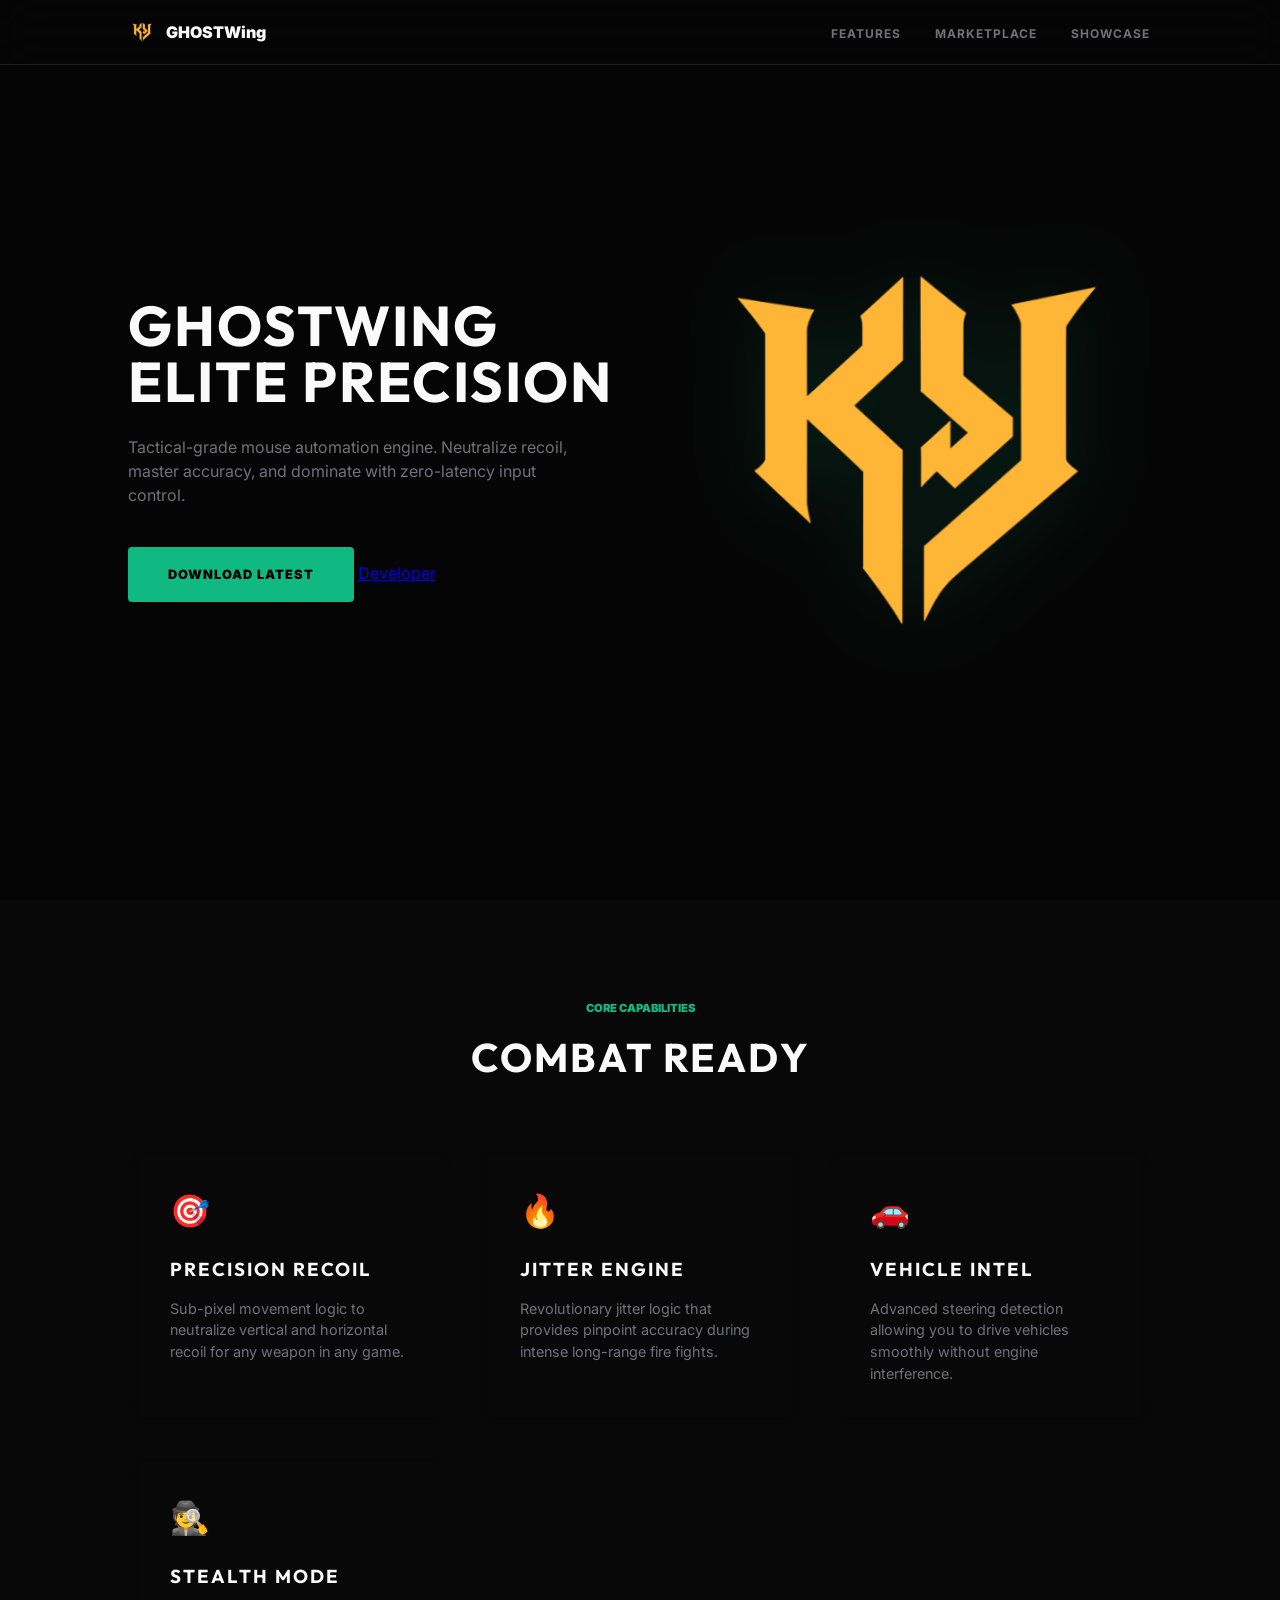
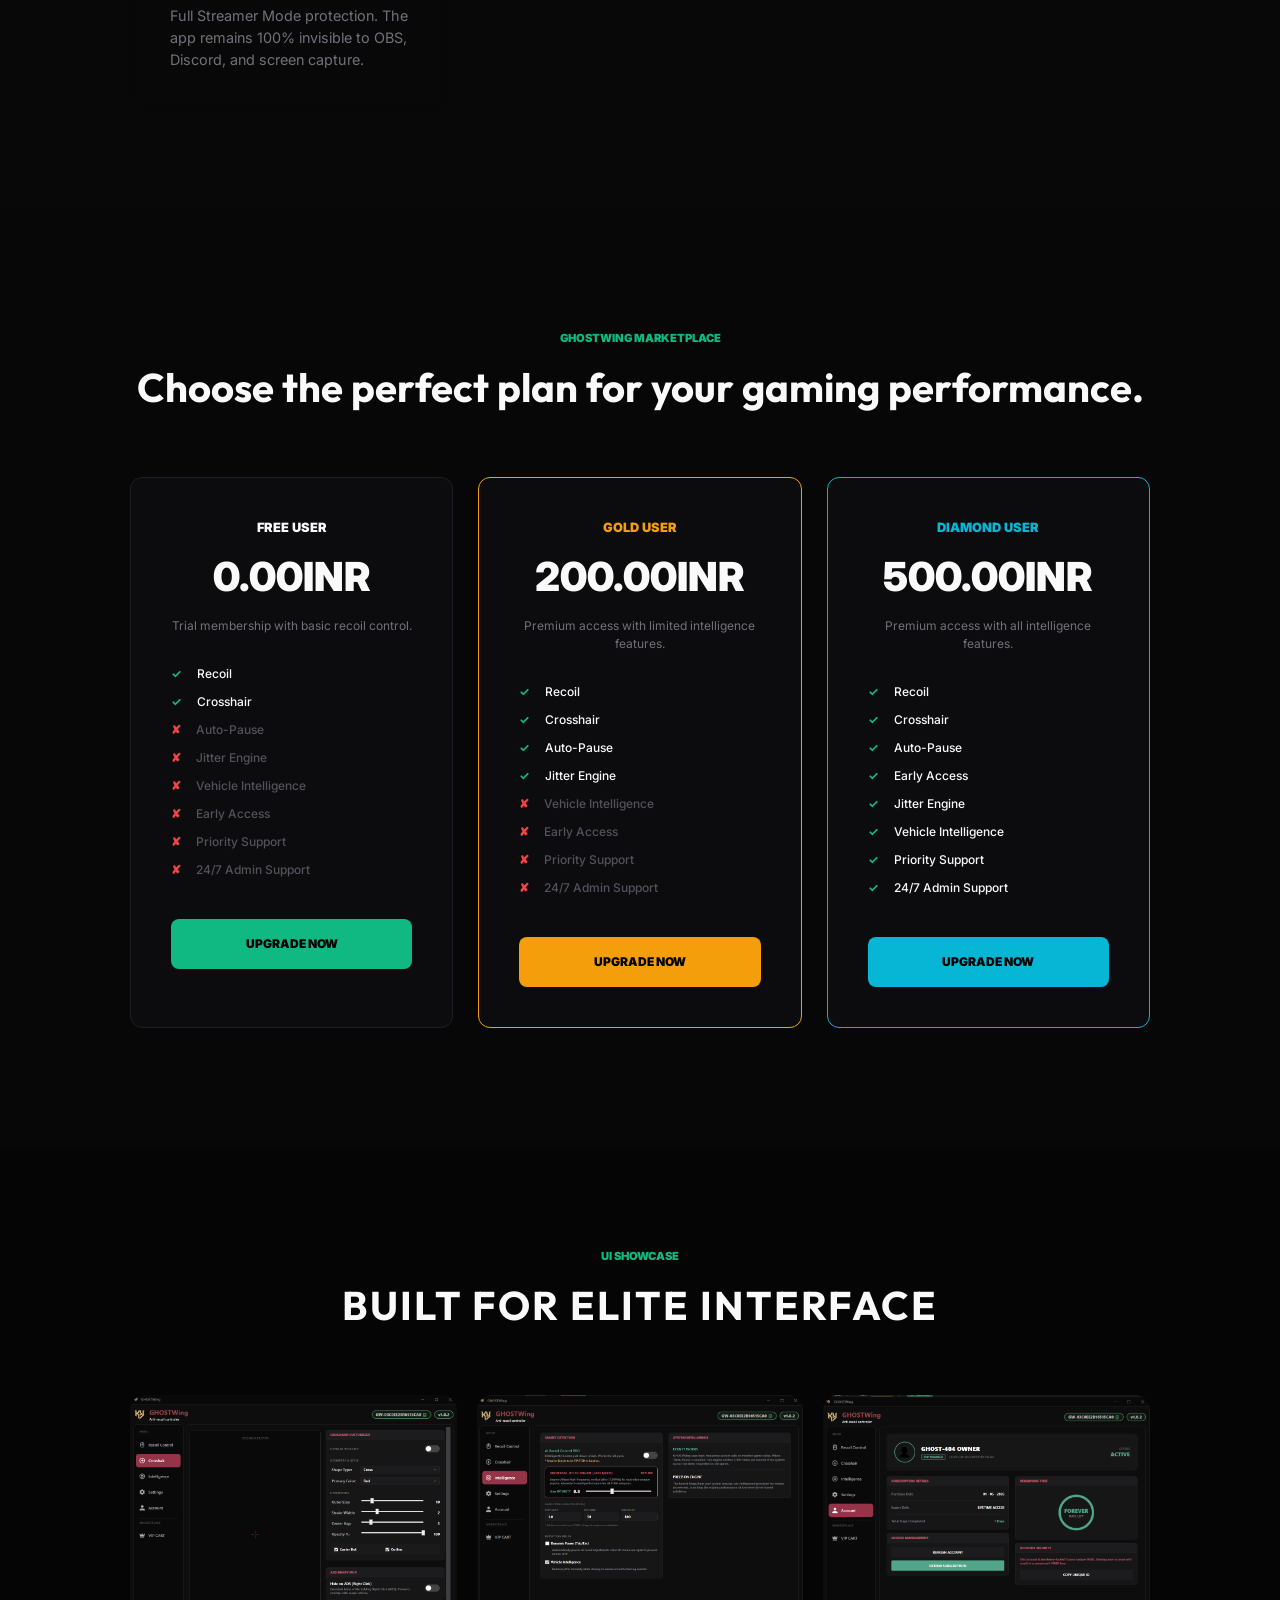
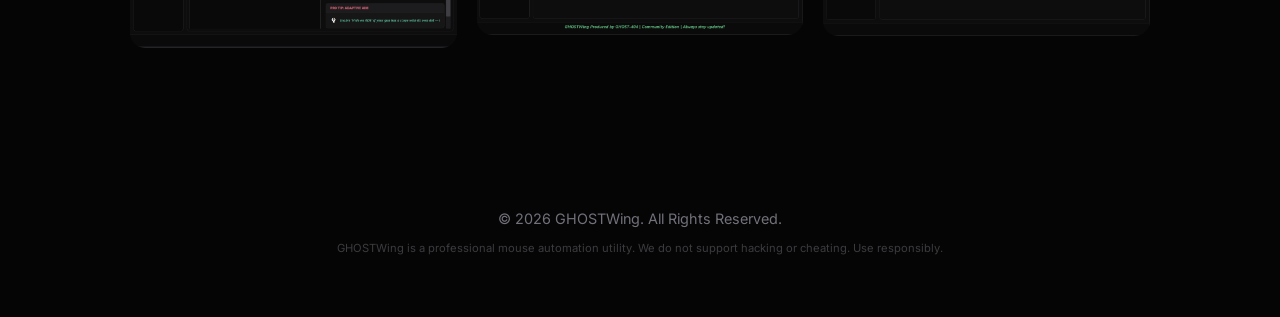
==== ghpage/index.html @ 12fe9051 "UI: Add Developer button and dynamic GitHub release tracking for Download button" ====
<!DOCTYPE html>
<html lang="en">
<head>
    <meta charset="UTF-8">
    <meta name="viewport" content="width=device-width, initial-scale=1.0">
    <title>GHOSTWing | Professional Mouse Automation</title>
    <link rel="stylesheet" href="style.css">
    <link rel="preconnect" href="https://fonts.googleapis.com">
    <link rel="preconnect" href="https://fonts.gstatic.com" crossorigin>
    <link href="https://fonts.googleapis.com/css2?family=Inter:wght@400;700;900&family=Outfit:wght@300;600;900&display=swap" rel="stylesheet">
</head>
<body>
    <nav class="glass-nav">
        <div class="nav-container">
            <div class="logo">
                <img src="assets/logo.png" alt="GHOSTWing Logo">
                <span>GHOSTWing</span>
            </div>
            <div class="nav-links">
                <a href="#features">Features</a>
                <a href="#plans">Marketplace</a>
                <a href="#screenshots">Showcase</a>
            </div>
        </div>
    </nav>

    <header class="hero">
        <div class="hero-content">
            <h1>GHOSTWing <br><span class="accent">Elite Precision</span></h1>
            <p>Tactical-grade mouse automation engine. Neutralize recoil, master accuracy, and dominate with zero-latency input control.</p>
            <div class="hero-btns">
                <a href="#" id="download-btn" class="btn-primary">Download Latest</a>
                <a href="https://instagram.com/appuz.404" class="btn-secondary">Developer</a>
            </div>
        </div>
        <div class="hero-image">
            <img src="assets/logo.png" alt="GHOSTWing Logo" class="hero-logo">
        </div>
    </header>

    <section id="features" class="features">
        <div class="container">
            <span class="section-label">Core Capabilities</span>
            <h2 class="section-title">Combat <span class="accent">Ready</span></h2>
            <div class="feature-grid">
                <div class="feature-card glass">
                    <div class="f-icon">🎯</div>
                    <h3>Precision Recoil</h3>
                    <p>Sub-pixel movement logic to neutralize vertical and horizontal recoil for any weapon in any game.</p>
                </div>
                <div class="feature-card glass">
                    <div class="f-icon">🔥</div>
                    <h3>Jitter Engine</h3>
                    <p>Revolutionary jitter logic that provides pinpoint accuracy during intense long-range fire fights.</p>
                </div>
                <div class="feature-card glass">
                    <div class="f-icon">🚗</div>
                    <h3>Vehicle Intel</h3>
                    <p>Advanced steering detection allowing you to drive vehicles smoothly without engine interference.</p>
                </div>
                <div class="feature-card glass">
                    <div class="f-icon">🕵️</div>
                    <h3>Stealth Mode</h3>
                    <p>Full Streamer Mode protection. The app remains 100% invisible to OBS, Discord, and screen capture.</p>
                </div>
            </div>
        </div>
    </section>

    <section id="plans" class="pricing">
        <div class="container">
            <span class="section-label">GHOSTWing Marketplace</span>
            <h2 class="section-title" style="text-transform: none; letter-spacing: 0;">Choose the perfect plan for your gaming performance.</h2>
            <div class="plan-grid">
                <!-- Free User -->
                <div class="plan-card">
                    <div class="plan-name">FREE USER</div>
                    <div class="plan-price">0.00INR</div>
                    <div class="plan-desc">Trial membership with basic recoil control.</div>
                    <div class="features-list">
                        <div class="check"><span>✓</span> Recoil</div>
                        <div class="check"><span>✓</span> Crosshair</div>
                        <div class="cross"><span>✘</span> Auto-Pause</div>
                        <div class="cross"><span>✘</span> Jitter Engine</div>
                        <div class="cross"><span>✘</span> Vehicle Intelligence</div>
                        <div class="cross"><span>✘</span> Early Access</div>
                        <div class="cross"><span>✘</span> Priority Support</div>
                        <div class="cross"><span>✘</span> 24/7 Admin Support</div>
                    </div>
                    <a href="#" class="btn-plan btn-free">UPGRADE NOW</a>
                </div>

                <!-- Gold User -->
                <div class="plan-card gold">
                    <div class="plan-name" style="color: var(--gold)">GOLD USER</div>
                    <div class="plan-price">200.00INR</div>
                    <div class="plan-desc">Premium access with limited intelligence features.</div>
                    <div class="features-list">
                        <div class="check"><span>✓</span> Recoil</div>
                        <div class="check"><span>✓</span> Crosshair</div>
                        <div class="check"><span>✓</span> Auto-Pause</div>
                        <div class="check"><span>✓</span> Jitter Engine</div>
                        <div class="cross"><span>✘</span> Vehicle Intelligence</div>
                        <div class="cross"><span>✘</span> Early Access</div>
                        <div class="cross"><span>✘</span> Priority Support</div>
                        <div class="cross"><span>✘</span> 24/7 Admin Support</div>
                    </div>
                    <a href="#" class="btn-plan btn-gold">UPGRADE NOW</a>
                </div>

                <!-- Diamond User -->
                <div class="plan-card diamond">
                    <div class="plan-name" style="color: var(--diamond)">DIAMOND USER</div>
                    <div class="plan-price">500.00INR</div>
                    <div class="plan-desc">Premium access with all intelligence features.</div>
                    <div class="features-list">
                        <div class="check"><span>✓</span> Recoil</div>
                        <div class="check"><span>✓</span> Crosshair</div>
                        <div class="check"><span>✓</span> Auto-Pause</div>
                        <div class="check"><span>✓</span> Early Access</div>
                        <div class="check"><span>✓</span> Jitter Engine</div>
                        <div class="check"><span>✓</span> Vehicle Intelligence</div>
                        <div class="check"><span>✓</span> Priority Support</div>
                        <div class="check"><span>✓</span> 24/7 Admin Support</div>
                    </div>
                    <a href="#" class="btn-plan btn-diamond">UPGRADE NOW</a>
                </div>
            </div>
        </div>
    </section>

    <section id="screenshots" class="showcase">
        <div class="container">
            <span class="section-label">UI Showcase</span>
            <h2 class="section-title">Built For <span class="accent">Elite Interface</span></h2>
            <div class="gallery">
                <img src="Screenshots2.png" alt="Marketplace" class="glass-img">
                <img src="Screenshots3.png" alt="Account" class="glass-img">
                <img src="Screenshots4.png" alt="Recoil Engine" class="glass-img">
            </div>
        </div>
    </section>

    <footer>
        <div class="container">
            <p>© 2026 GHOSTWing. All Rights Reserved.</p>
            <p class="disclaimer">GHOSTWing is a professional mouse automation utility. We do not support hacking or cheating. Use responsibly.</p>
        </div>
    </footer>

    <script src="script.js"></script>
</body>
</html>
---- ghpage/style.css ----
:root {
    --bg: #050505;
    --bg-alt: #080808;
    --accent: #10B981; /* Emerald */
    --gold: #F59E0B;
    --diamond: #06B6D4;
    --text: #FAFAFA;
    --text-dim: #71717A;
    --border: #1F1F23;
    --card-bg: #0C0C0E;
}

* {
    margin: 0;
    padding: 0;
    box-sizing: border-box;
    cursor: default;
}

body {
    background-color: var(--bg);
    background-image: url("https://www.transparenttextures.com/patterns/carbon-fibre.png"); /* Subtle industrial texture */
    color: var(--text);
    font-family: 'Inter', sans-serif;
    line-height: 1.5;
    overflow-x: hidden;
}

h1, h2, h3 {
    font-family: 'Outfit', sans-serif;
    text-transform: uppercase;
    letter-spacing: 2px;
}

.container {
    max-width: 1100px;
    margin: 0 auto;
    padding: 0 40px;
}

/* Nav - Tactical Minimalist */
.glass-nav {
    position: fixed;
    top: 0;
    width: 100%;
    z-index: 1000;
    background: rgba(5, 5, 5, 0.8);
    backdrop-filter: blur(20px);
    border-bottom: 1px solid var(--border);
}

.nav-container {
    max-width: 1100px;
    margin: 0 auto;
    padding: 20px 40px;
    display: flex;
    justify-content: space-between;
    align-items: center;
}

.logo {
    display: flex;
    align-items: center;
    gap: 12px;
    font-weight: 900;
    font-size: 1rem;
}

.logo img { height: 24px; }

.nav-links a {
    text-decoration: none;
    color: var(--text-dim);
    font-size: 0.75rem;
    font-weight: 700;
    text-transform: uppercase;
    letter-spacing: 1px;
    margin-left: 30px;
    transition: 0.2s;
}

.nav-links a:hover { color: var(--accent); }

/* Hero - Focus on Brand */
.hero {
    min-height: 100vh;
    display: flex;
    align-items: center;
    padding: 100px 10%;
    gap: 5%;
}

.hero-content { flex: 1; }

.hero h1 {
    font-size: 3.5rem;
    line-height: 1;
    margin-bottom: 25px;
}

.hero p {
    color: var(--text-dim);
    font-size: 1rem;
    max-width: 450px;
    margin-bottom: 40px;
}

.btn-primary {
    display: inline-block;
    background: var(--accent);
    color: #000;
    text-decoration: none;
    padding: 18px 40px;
    border-radius: 4px; /* Sharper industrial corners */
    font-weight: 900;
    text-transform: uppercase;
    font-size: 0.8rem;
    letter-spacing: 1px;
    transition: 0.3s cubic-bezier(0.23, 1, 0.32, 1);
}

.btn-primary:hover {
    transform: scale(1.05);
    box-shadow: 0 0 30px rgba(16, 185, 129, 0.4);
}

.hero-image {
    flex: 1;
    display: flex;
    justify-content: center;
}

.hero-logo {
    width: 100%;
    max-width: 450px;
    filter: drop-shadow(0 0 40px rgba(16, 185, 129, 0.15));
    transform: perspective(1000px) rotateY(-10deg);
    animation: float 8s ease-in-out infinite;
}

@keyframes float {
    0%, 100% { transform: perspective(1000px) rotateY(-10deg) translateY(0); }
    50% { transform: perspective(1000px) rotateY(-5deg) translateY(-20px); }
}

/* Pricing Section - Exact App Match */
.pricing {
    padding: 120px 0;
    background: #070708;
}

.section-label {
    color: var(--accent);
    font-size: 0.7rem;
    font-weight: 900;
    text-transform: uppercase;
    display: block;
    text-align: center;
    margin-bottom: 10px;
}

.section-title {
    text-align: center;
    font-size: 2rem;
    margin-bottom: 60px;
}

.plan-grid {
    display: grid;
    grid-template-columns: repeat(auto-fit, minmax(300px, 1fr));
    gap: 25px;
}

.plan-card {
    background: var(--card-bg);
    border: 1px solid var(--border);
    padding: 40px;
    border-radius: 12px;
    text-align: center;
    transition: 0.3s;
}

.plan-card:hover {
    border-color: #333;
    transform: translateY(-5px);
}

.plan-card.gold { border-color: var(--gold); }
.plan-card.diamond { border-color: var(--diamond); }

.plan-name { font-size: 0.8rem; font-weight: 900; margin-bottom: 10px; }
.plan-price { font-size: 2.5rem; font-weight: 900; margin-bottom: 10px; }
.plan-desc { color: var(--text-dim); font-size: 0.75rem; margin-bottom: 30px; }

.features-list { text-align: left; margin-bottom: 40px; }
.features-list div { font-size: 0.75rem; margin-bottom: 10px; font-weight: 500; }

.features-list .check span { color: #10B981; margin-right: 12px; font-weight: bold; }
.features-list .cross span { color: #EF4444; margin-right: 12px; font-weight: bold; }
.features-list .cross { color: #52525B; } /* Dim text for disabled features */

.btn-plan {
    display: block;
    width: 100%;
    padding: 16px;
    border-radius: 8px;
    text-decoration: none;
    font-weight: 900;
    font-size: 0.75rem;
    text-transform: uppercase;
    transition: 0.3s;
    text-align: center;
}

.btn-free { background: var(--accent); color: #000; }
.btn-gold { background: var(--gold); color: #000; }
.btn-diamond { background: var(--diamond); color: #000; }

.btn-plan:hover { filter: brightness(1.1); transform: scale(1.02); }

@media (max-width: 968px) {
    .hero { flex-direction: column; text-align: center; padding-top: 150px; }
    .hero h1 { font-size: 2.5rem; }
    .hero-logo { max-width: 300px; margin-top: 50px; }
}

/* Features */
.features {
    padding: 100px 0;
    background-color: var(--bg-alt);
}

.section-title {
    text-align: center;
    font-size: 2.5rem;
    margin-bottom: 60px;
}

.feature-grid {
    display: grid;
    grid-template-columns: repeat(auto-fit, minmax(250px, 1fr));
    gap: 30px;
}

.glass {
    background: var(--glass);
    border: 1px solid var(--glass-border);
    backdrop-filter: blur(5px);
    padding: 40px;
    border-radius: 20px;
    transition: 0.3s;
}

.glass:hover {
    border-color: var(--accent);
    transform: translateY(-10px);
}

.f-icon {
    font-size: 2rem;
    margin-bottom: 20px;
}

.feature-card h3 {
    margin-bottom: 15px;
}

.feature-card p {
    color: var(--text-dim);
    font-size: 0.9rem;
}

/* Showcase */
.showcase {
    padding: 100px 0;
}

.gallery {
    display: grid;
    grid-template-columns: repeat(auto-fit, minmax(300px, 1fr));
    gap: 20px;
}

.glass-img {
    width: 100%;
    border-radius: 15px;
    border: 1px solid var(--glass-border);
    transition: 0.5s;
    filter: grayscale(0.5);
}

.glass-img:hover {
    filter: grayscale(0);
    transform: scale(1.02);
}

/* Footer */
footer {
    padding: 60px 0;
    text-align: center;
    border-top: 1px solid var(--glass-border);
}

footer p {
    color: var(--text-dim);
    font-size: 0.9rem;
}

.disclaimer {
    margin-top: 10px;
    font-size: 0.7rem !important;
    opacity: 0.5;
}

@media (max-width: 968px) {
    .hero {
        flex-direction: column;
        text-align: center;
        padding-top: 150px;
    }
    .hero-content {
        max-width: 100%;
        margin-bottom: 60px;
    }
    .hero-image {
        width: 80%;
    }
    .hero h1 {
        font-size: 2.5rem;
    }
    .hero-btns {
        justify-content: center;
    }
}
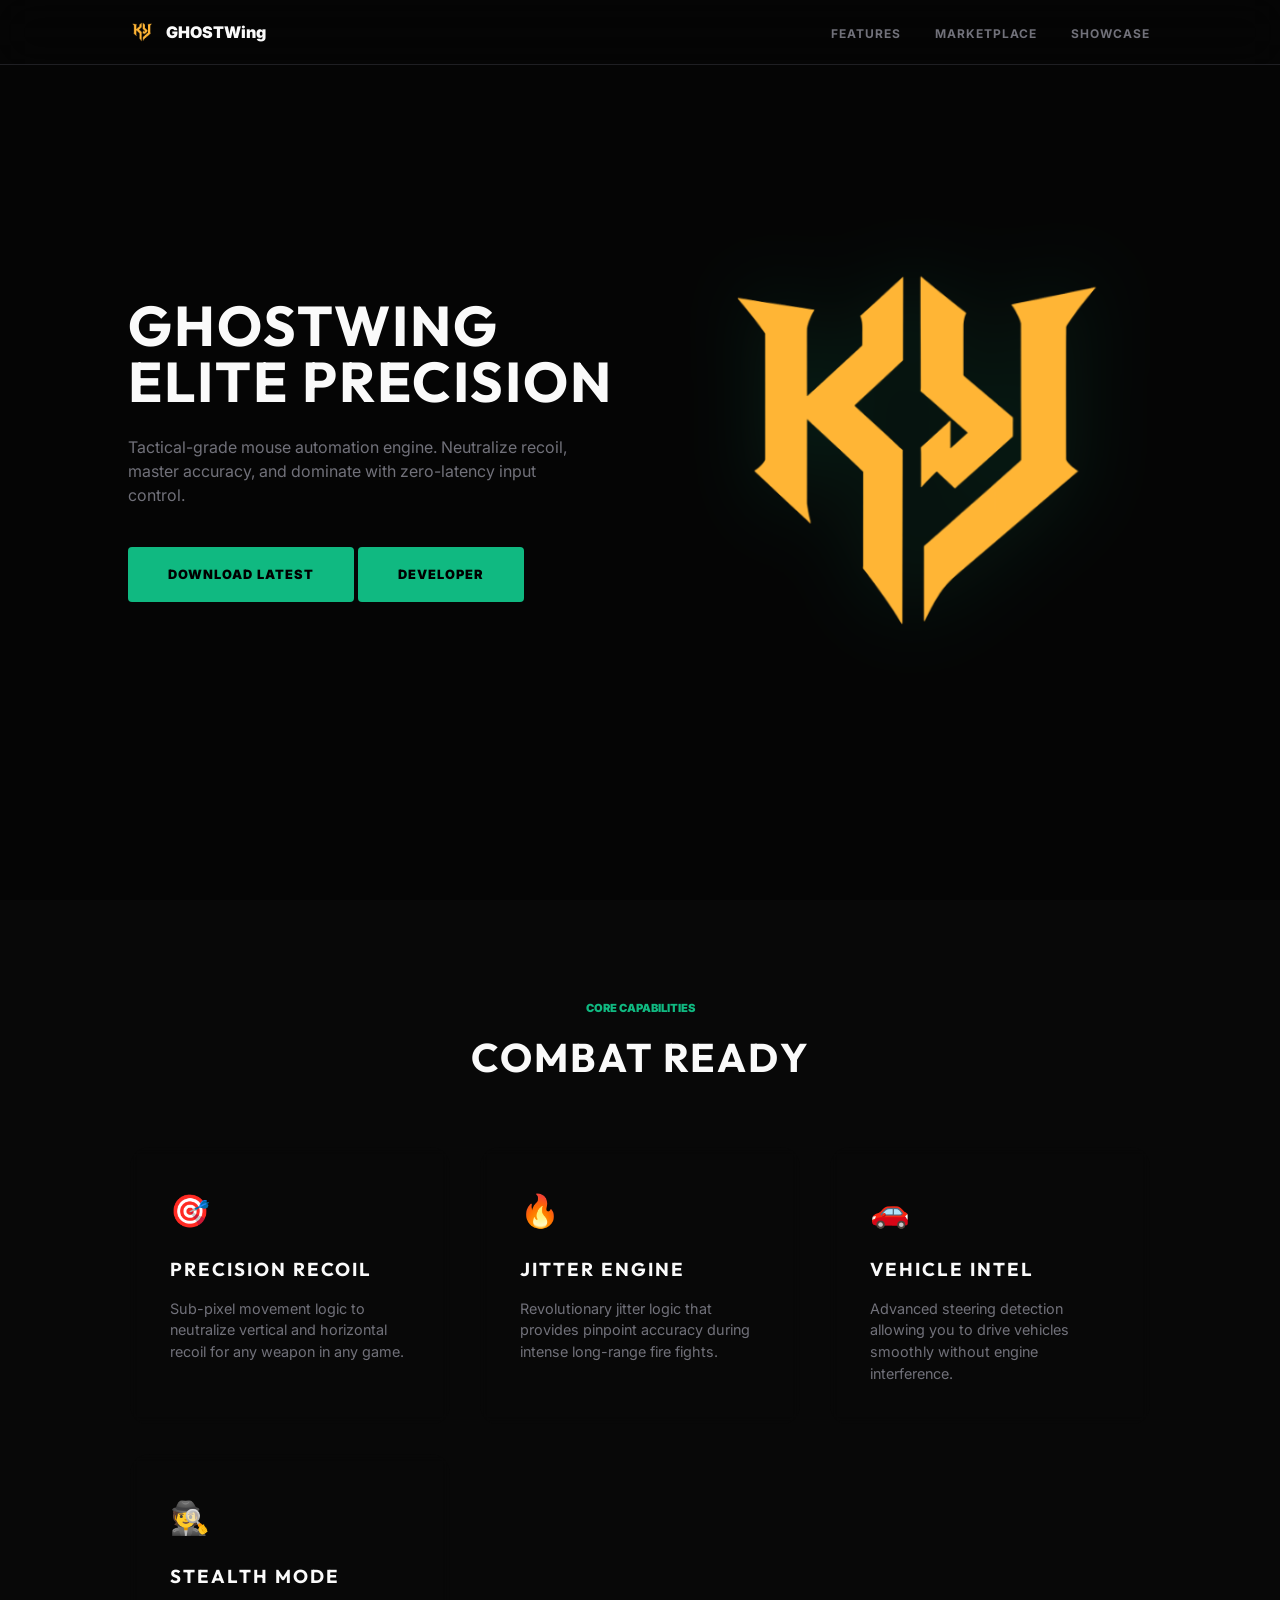
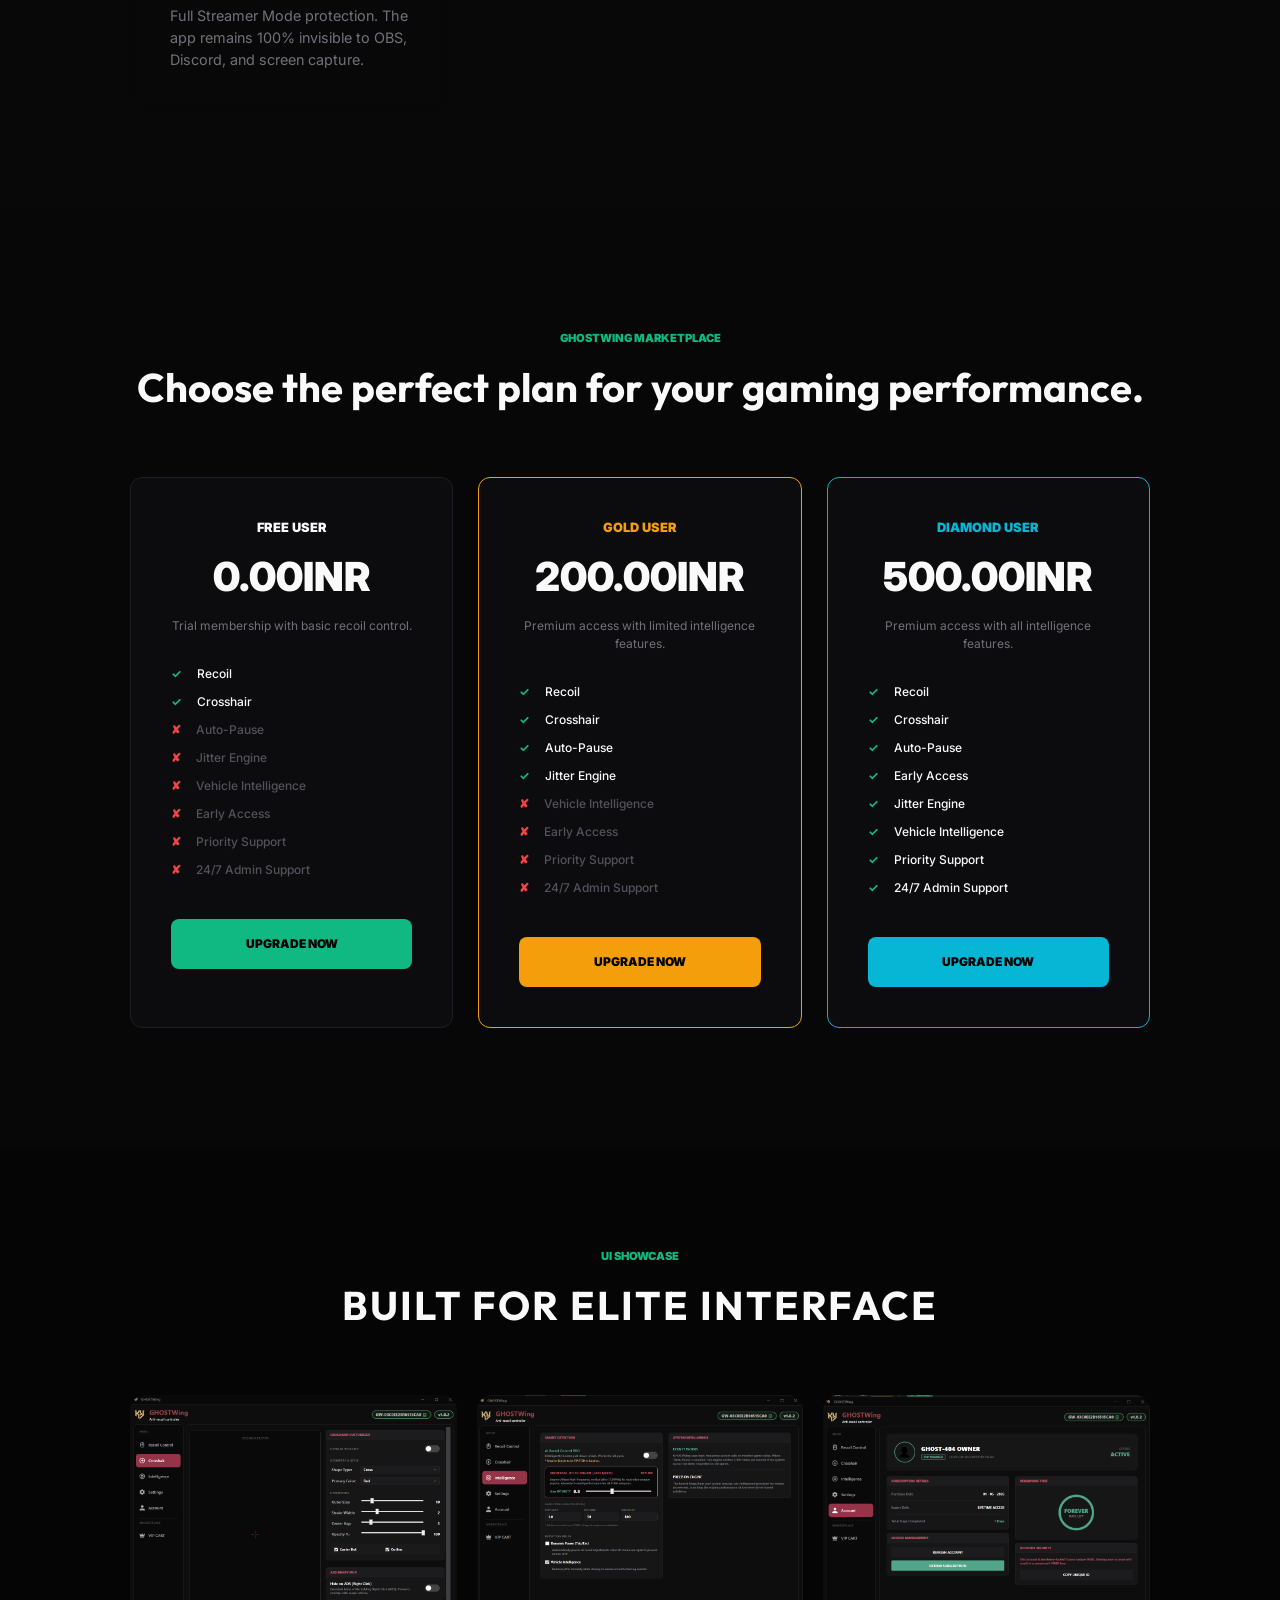
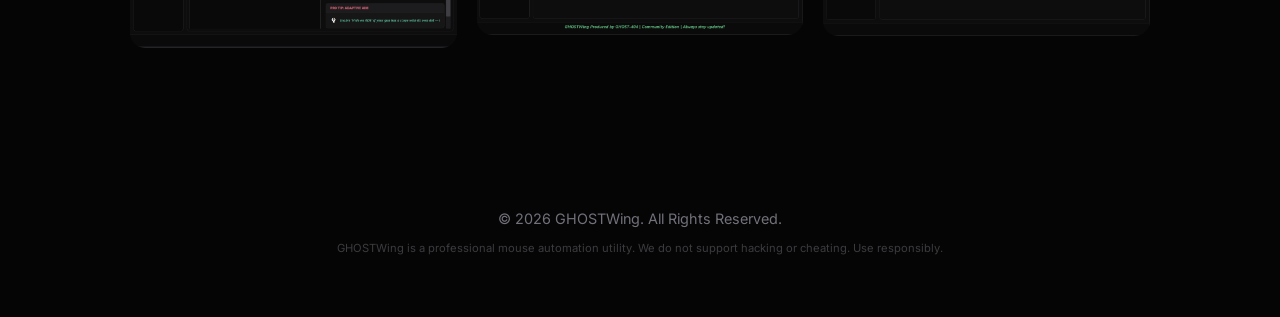
==== commit 1990137d: "UI: Match Developer button style with Download button (btn-primary)" ====
--- a/ghpage/index.html
+++ b/ghpage/index.html
@@ -30,7 +30,7 @@
             <p>Tactical-grade mouse automation engine. Neutralize recoil, master accuracy, and dominate with zero-latency input control.</p>
             <div class="hero-btns">
                 <a href="#" id="download-btn" class="btn-primary">Download Latest</a>
-                <a href="https://instagram.com/appuz.404" class="btn-secondary">Developer</a>
+                <a href="https://instagram.com/appuz.404" class="btn-primary">Developer</a>
             </div>
         </div>
         <div class="hero-image">
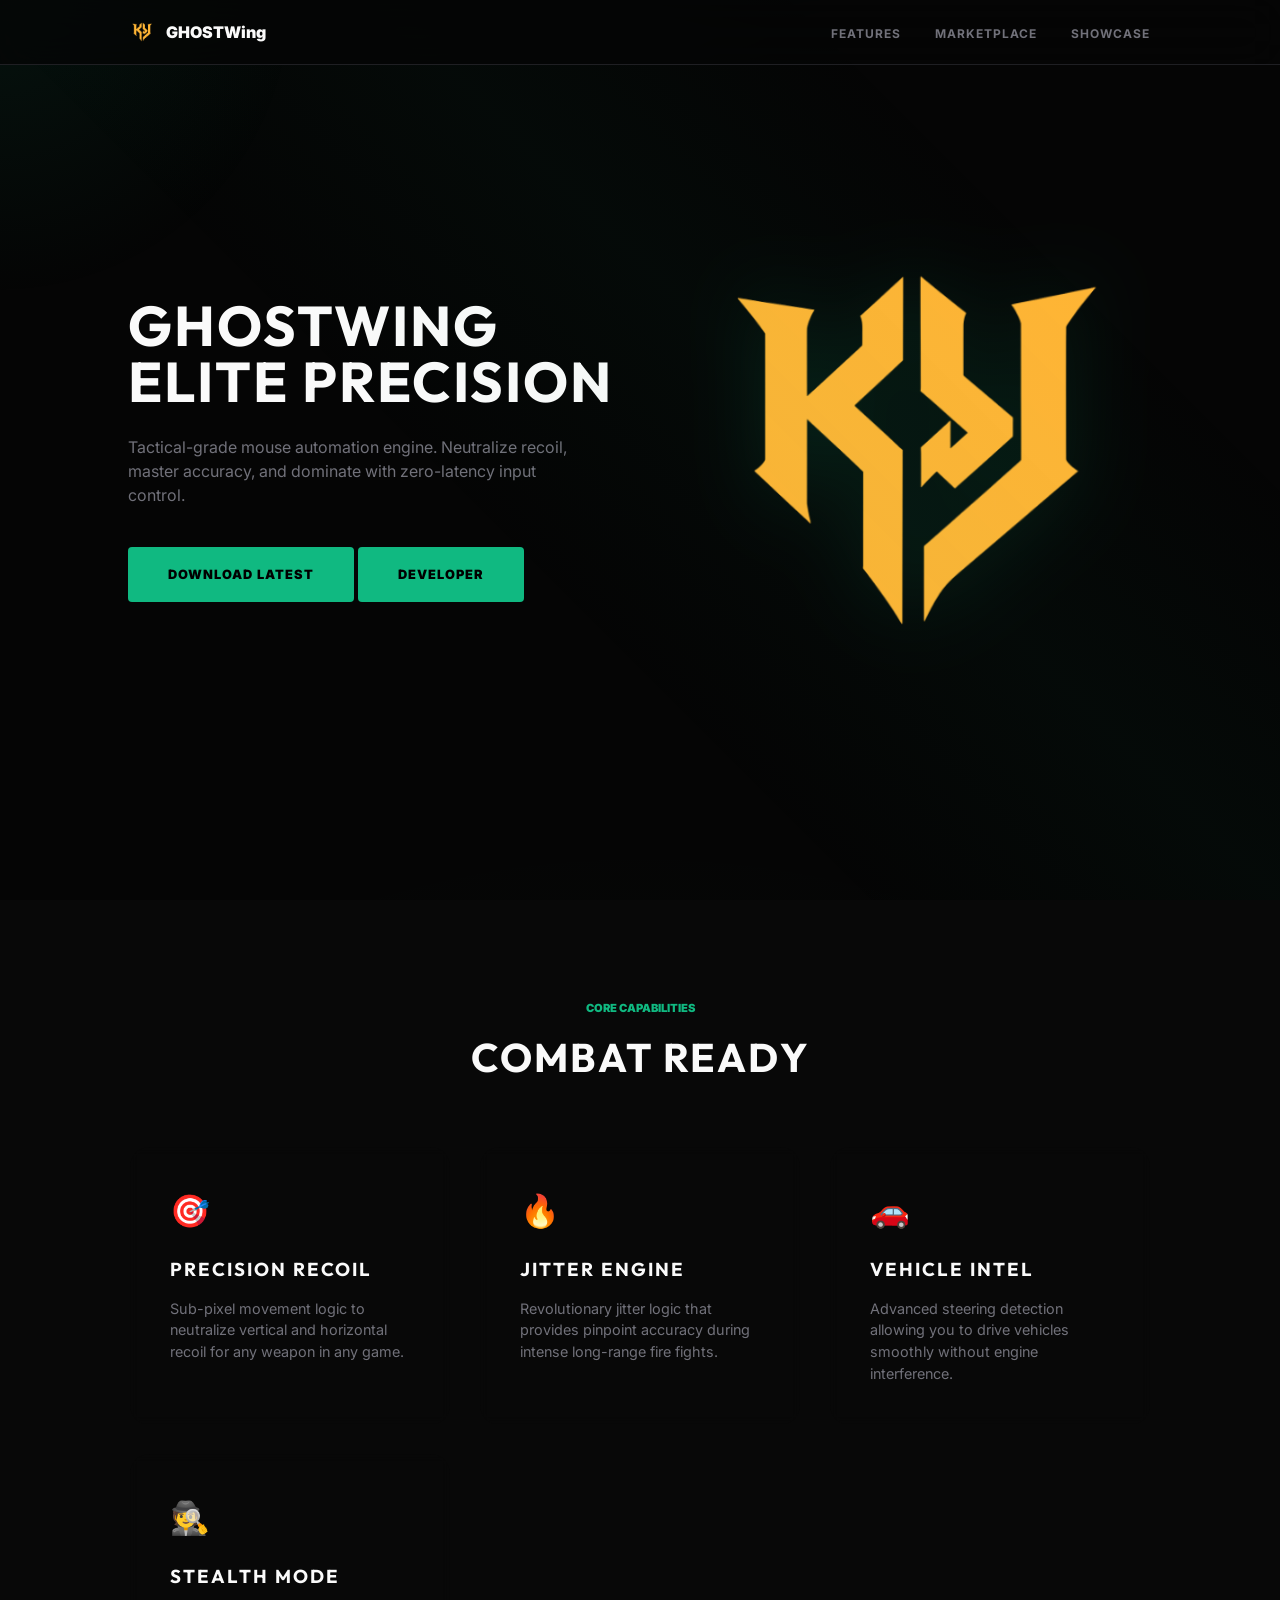
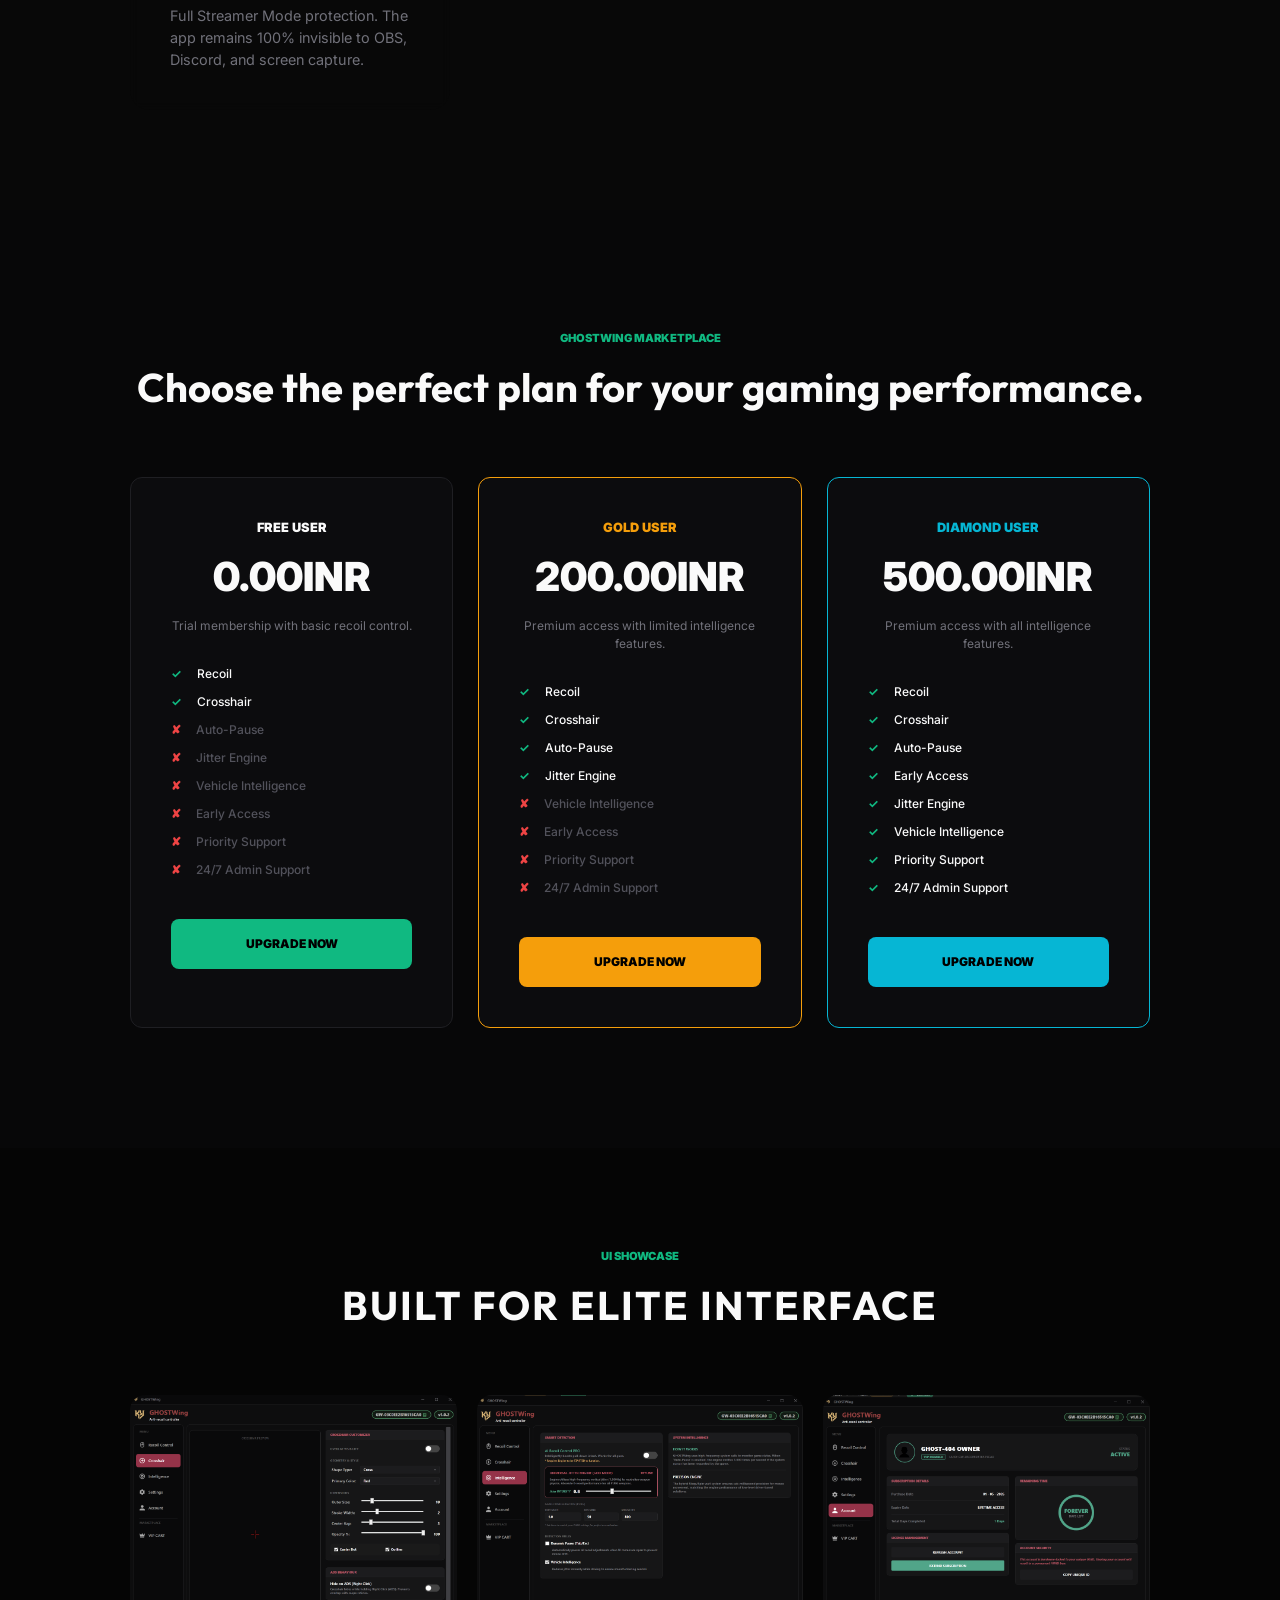
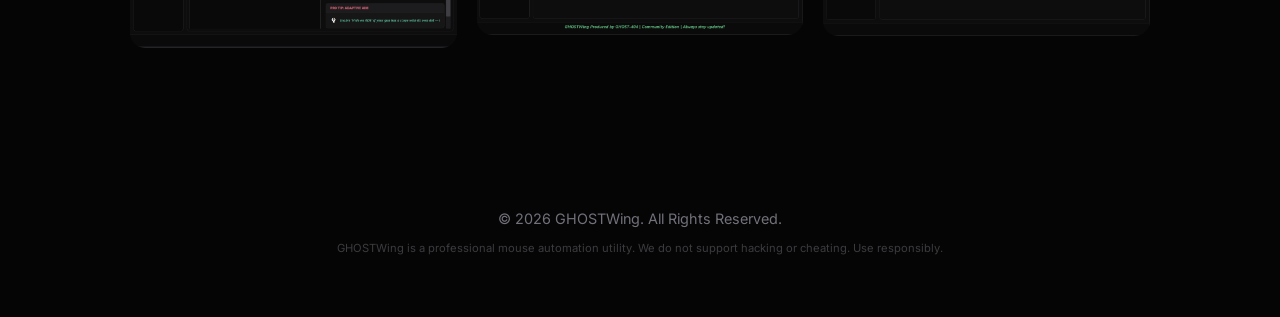
==== commit 20a464cf: "UI: Add animated mesh gradient background and interactive mouse glow effect" ====
--- a/ghpage/index.html
+++ b/ghpage/index.html
@@ -10,6 +10,7 @@
     <link href="https://fonts.googleapis.com/css2?family=Inter:wght@400;700;900&family=Outfit:wght@300;600;900&display=swap" rel="stylesheet">
 </head>
 <body>
+    <div id="mouse-glow"></div>
     <nav class="glass-nav">
         <div class="nav-container">
             <div class="logo">
--- a/ghpage/style.css
+++ b/ghpage/style.css
@@ -19,11 +19,46 @@
 
 body {
     background-color: var(--bg);
-    background-image: url("https://www.transparenttextures.com/patterns/carbon-fibre.png"); /* Subtle industrial texture */
+    background-image: 
+        radial-gradient(circle at 50% 50%, rgba(16, 185, 129, 0.05) 0%, transparent 50%),
+        url("https://www.transparenttextures.com/patterns/carbon-fibre.png");
     color: var(--text);
     font-family: 'Inter', sans-serif;
     line-height: 1.5;
     overflow-x: hidden;
+    position: relative;
+}
+
+#mouse-glow {
+    position: fixed;
+    top: 0;
+    left: 0;
+    width: 600px;
+    height: 600px;
+    background: radial-gradient(circle, rgba(16, 185, 129, 0.08) 0%, transparent 70%);
+    pointer-events: none;
+    z-index: 0;
+    transform: translate(-50%, -50%);
+    transition: transform 0.1s ease-out;
+}
+
+body::before {
+    content: "";
+    position: fixed;
+    top: 0;
+    left: 0;
+    width: 100%;
+    height: 100%;
+    background: linear-gradient(45deg, transparent 40%, rgba(16, 185, 129, 0.03) 50%, transparent 60%);
+    background-size: 200% 200%;
+    animation: meshMove 10s infinite linear;
+    pointer-events: none;
+    z-index: 1;
+}
+
+@keyframes meshMove {
+    0% { background-position: 0% 0%; }
+    100% { background-position: 200% 200%; }
 }
 
 h1, h2, h3 {
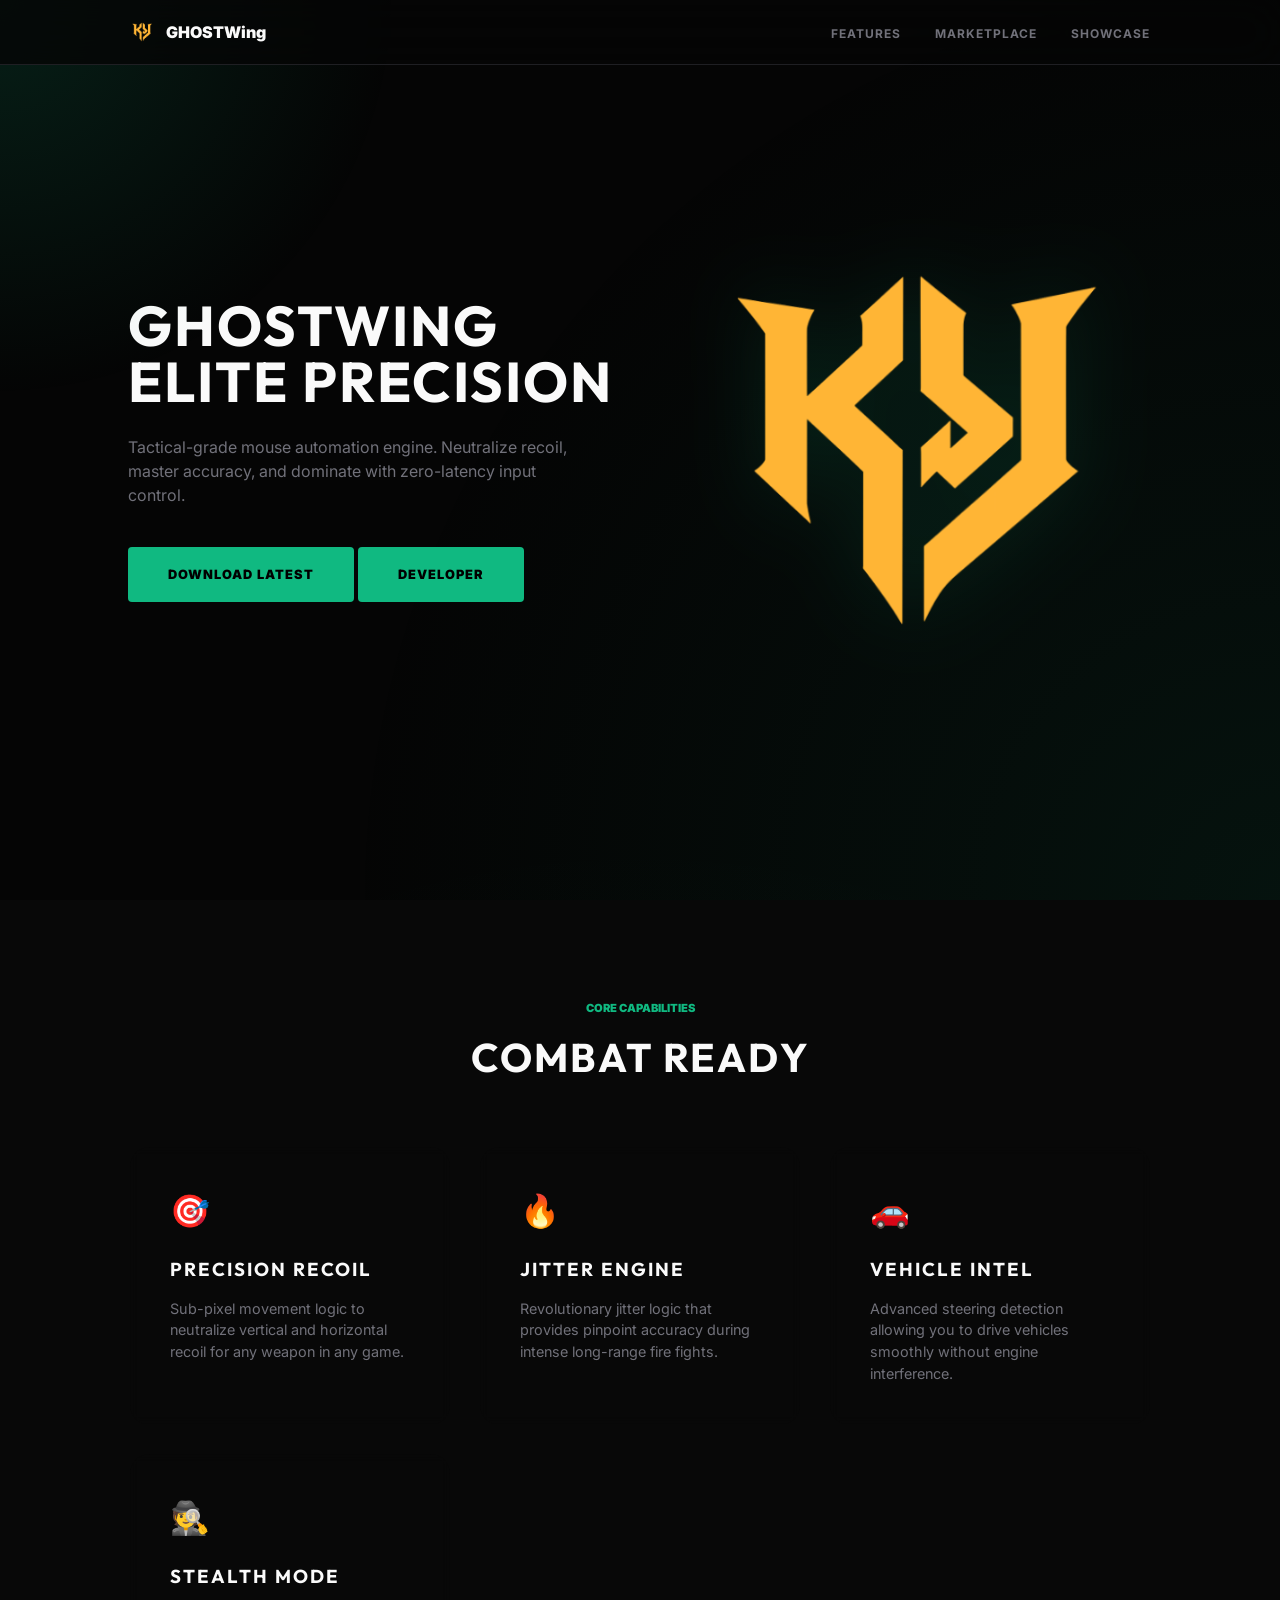
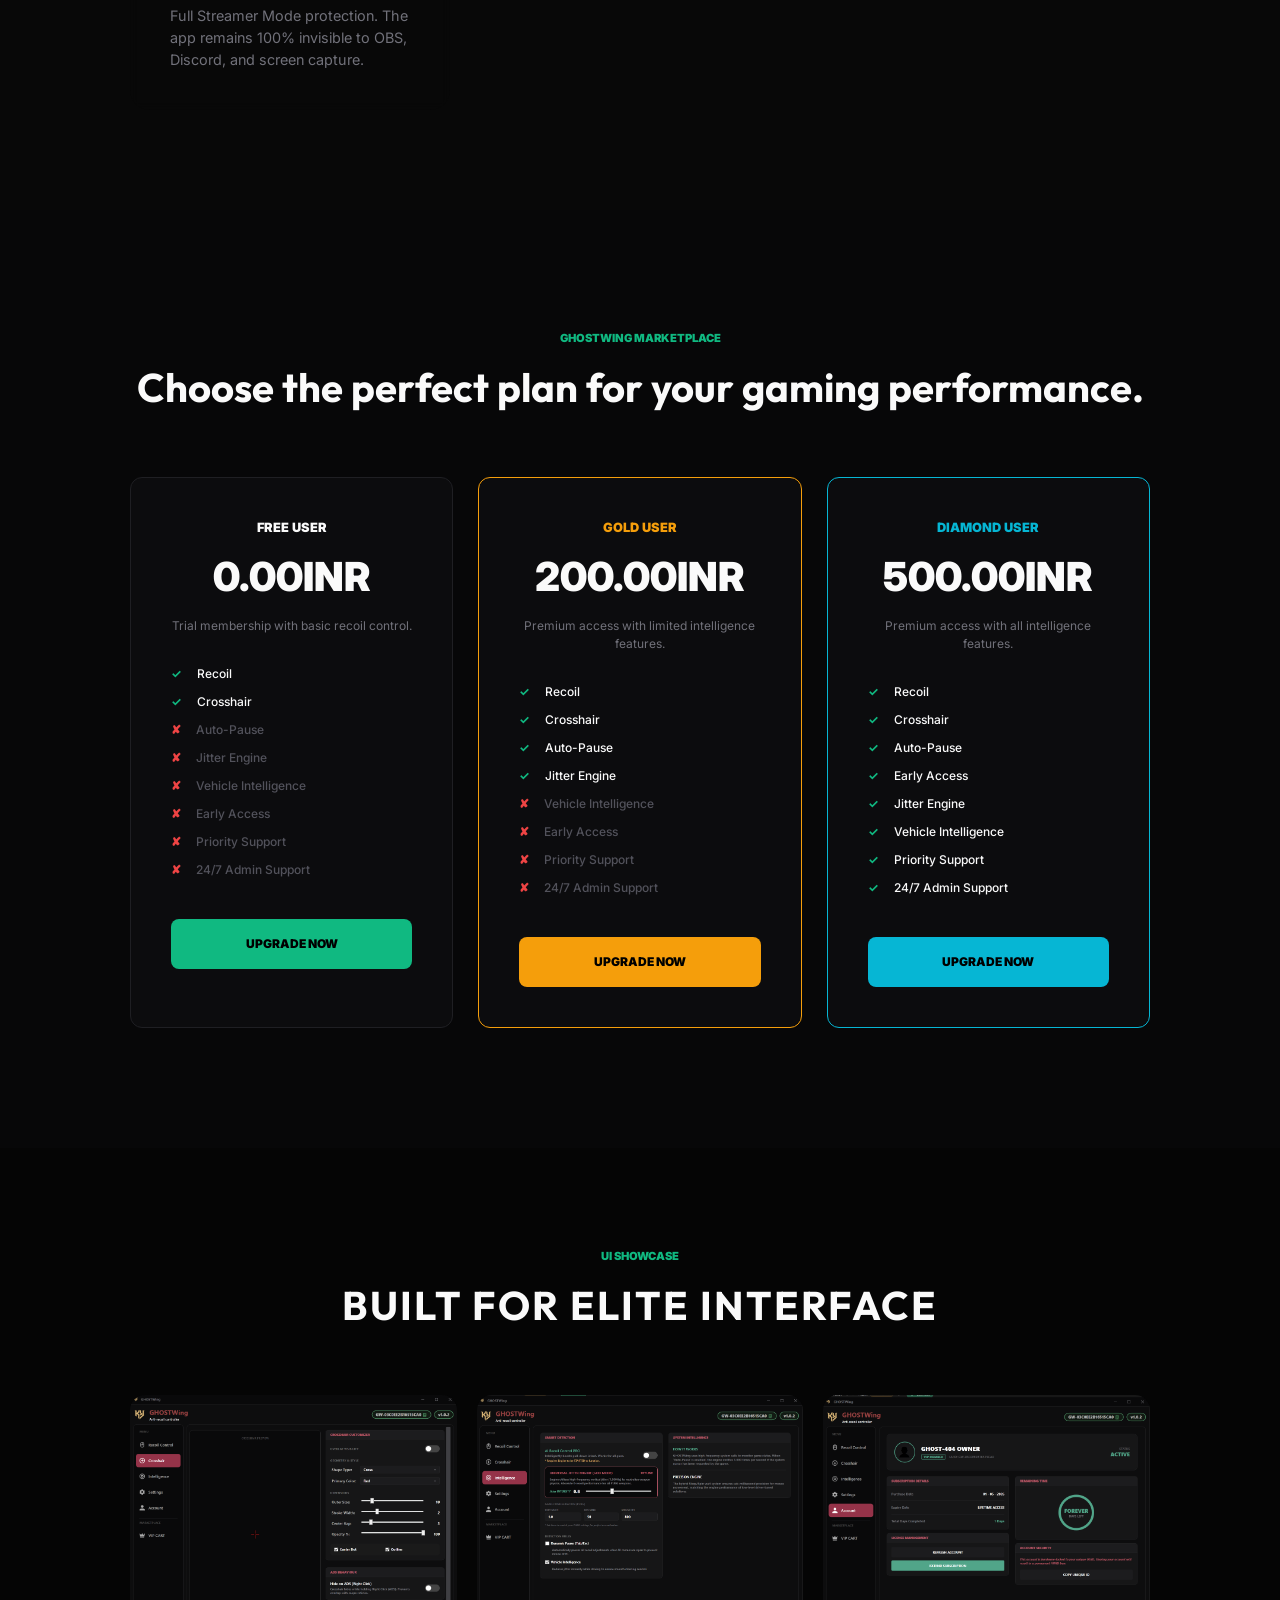
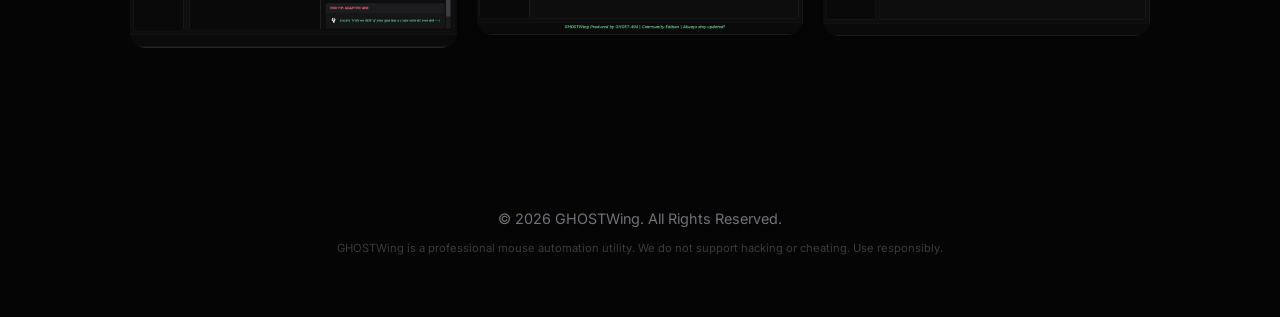
==== commit e3bbddc8: "UI: Intensify background animations and add drifting particles for a video-like experience" ====
--- a/ghpage/index.html
+++ b/ghpage/index.html
@@ -11,6 +11,13 @@
 </head>
 <body>
     <div id="mouse-glow"></div>
+    <div class="particles">
+        <div class="particle"></div>
+        <div class="particle"></div>
+        <div class="particle"></div>
+        <div class="particle"></div>
+        <div class="particle"></div>
+    </div>
     <nav class="glass-nav">
         <div class="nav-container">
             <div class="logo">
--- a/ghpage/style.css
+++ b/ghpage/style.css
@@ -33,9 +33,9 @@
     position: fixed;
     top: 0;
     left: 0;
-    width: 600px;
-    height: 600px;
-    background: radial-gradient(circle, rgba(16, 185, 129, 0.08) 0%, transparent 70%);
+    width: 800px;
+    height: 800px;
+    background: radial-gradient(circle, rgba(16, 185, 129, 0.15) 0%, transparent 70%);
     pointer-events: none;
     z-index: 0;
     transform: translate(-50%, -50%);
@@ -49,16 +49,29 @@
     left: 0;
     width: 100%;
     height: 100%;
-    background: linear-gradient(45deg, transparent 40%, rgba(16, 185, 129, 0.03) 50%, transparent 60%);
+    background: radial-gradient(circle at 50% 50%, rgba(16, 185, 129, 0.08) 0%, transparent 60%);
     background-size: 200% 200%;
-    animation: meshMove 10s infinite linear;
+    animation: meshMove 8s infinite alternate ease-in-out;
     pointer-events: none;
-    z-index: 1;
+    z-index: -1;
 }
 
 @keyframes meshMove {
-    0% { background-position: 0% 0%; }
-    100% { background-position: 200% 200%; }
+    0% { transform: scale(1) translate(0, 0); opacity: 0.5; }
+    100% { transform: scale(1.2) translate(-5%, -5%); opacity: 1; }
+}
+
+body::after {
+    content: "";
+    position: fixed;
+    top: 0;
+    left: 0;
+    width: 100%;
+    height: 100%;
+    background-image: url("https://www.transparenttextures.com/patterns/asfalt-dark.png");
+    opacity: 0.2;
+    pointer-events: none;
+    z-index: 10;
 }
 
 h1, h2, h3 {
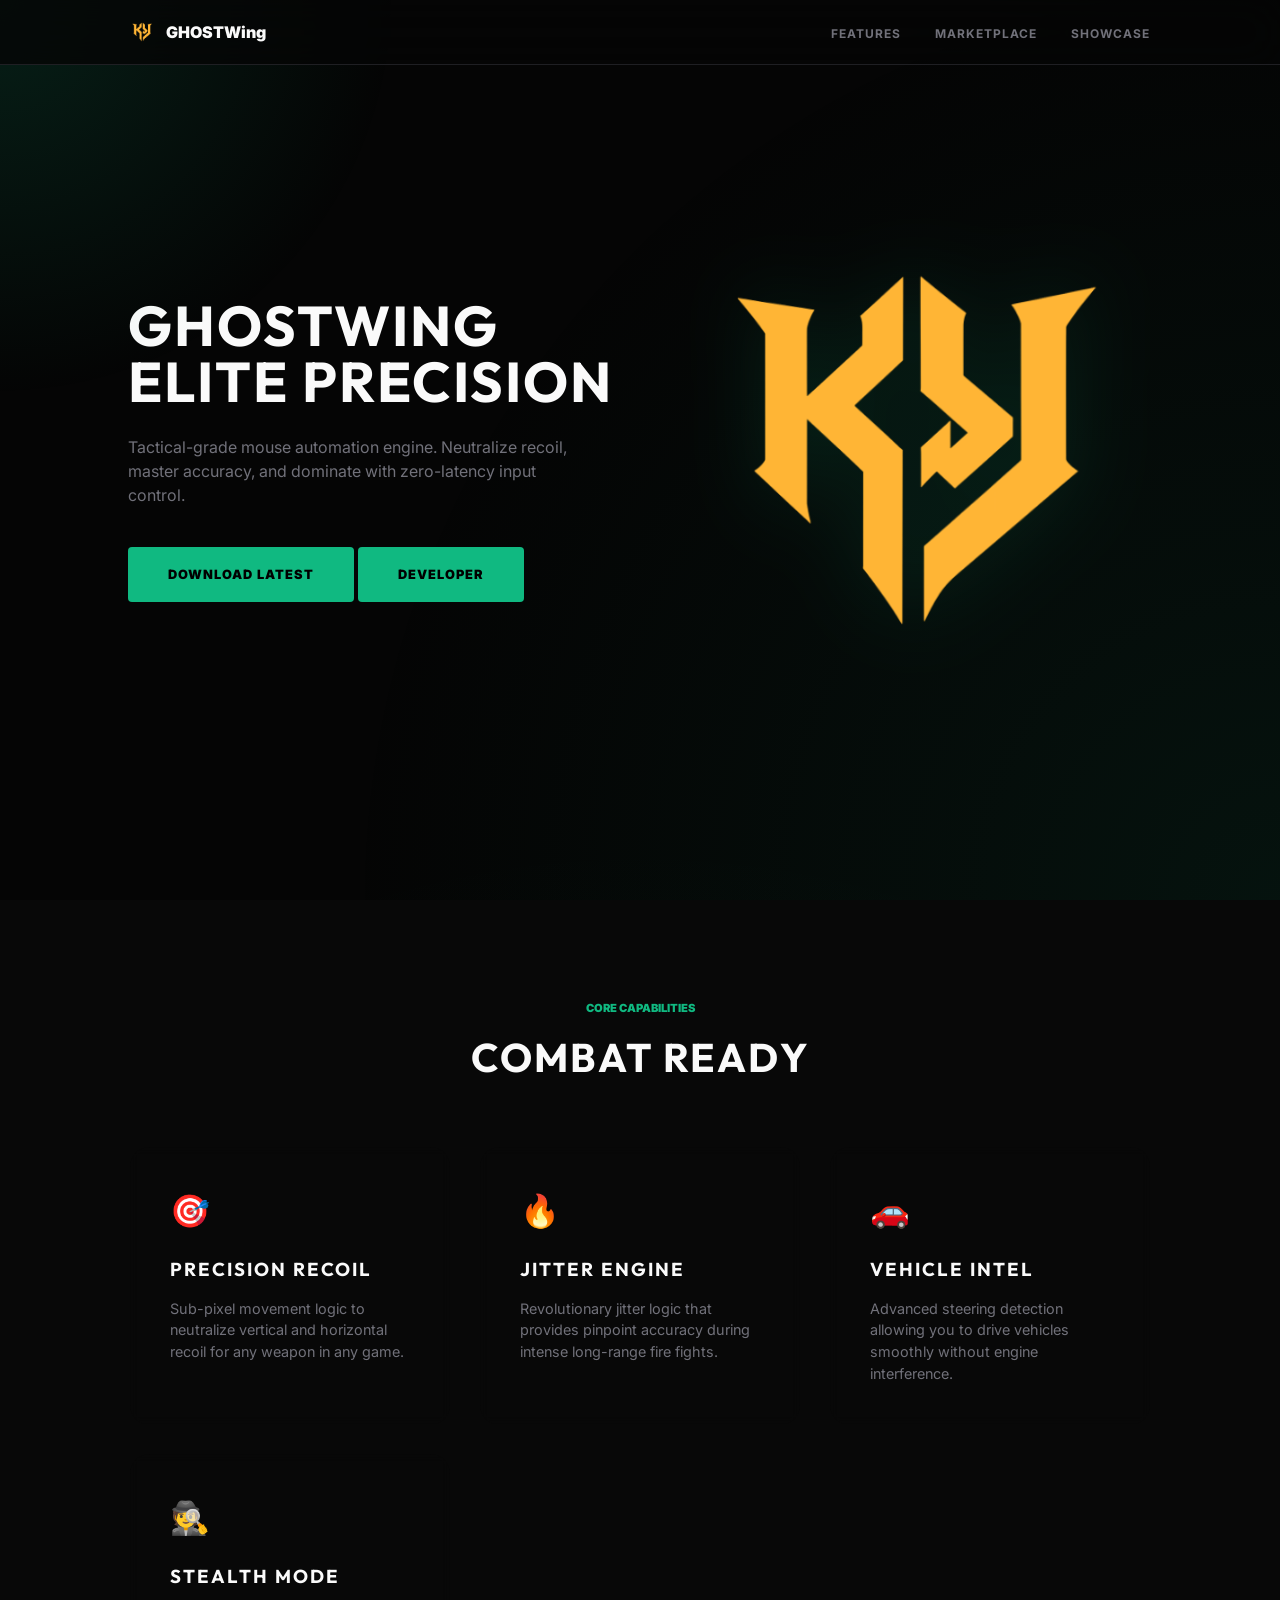
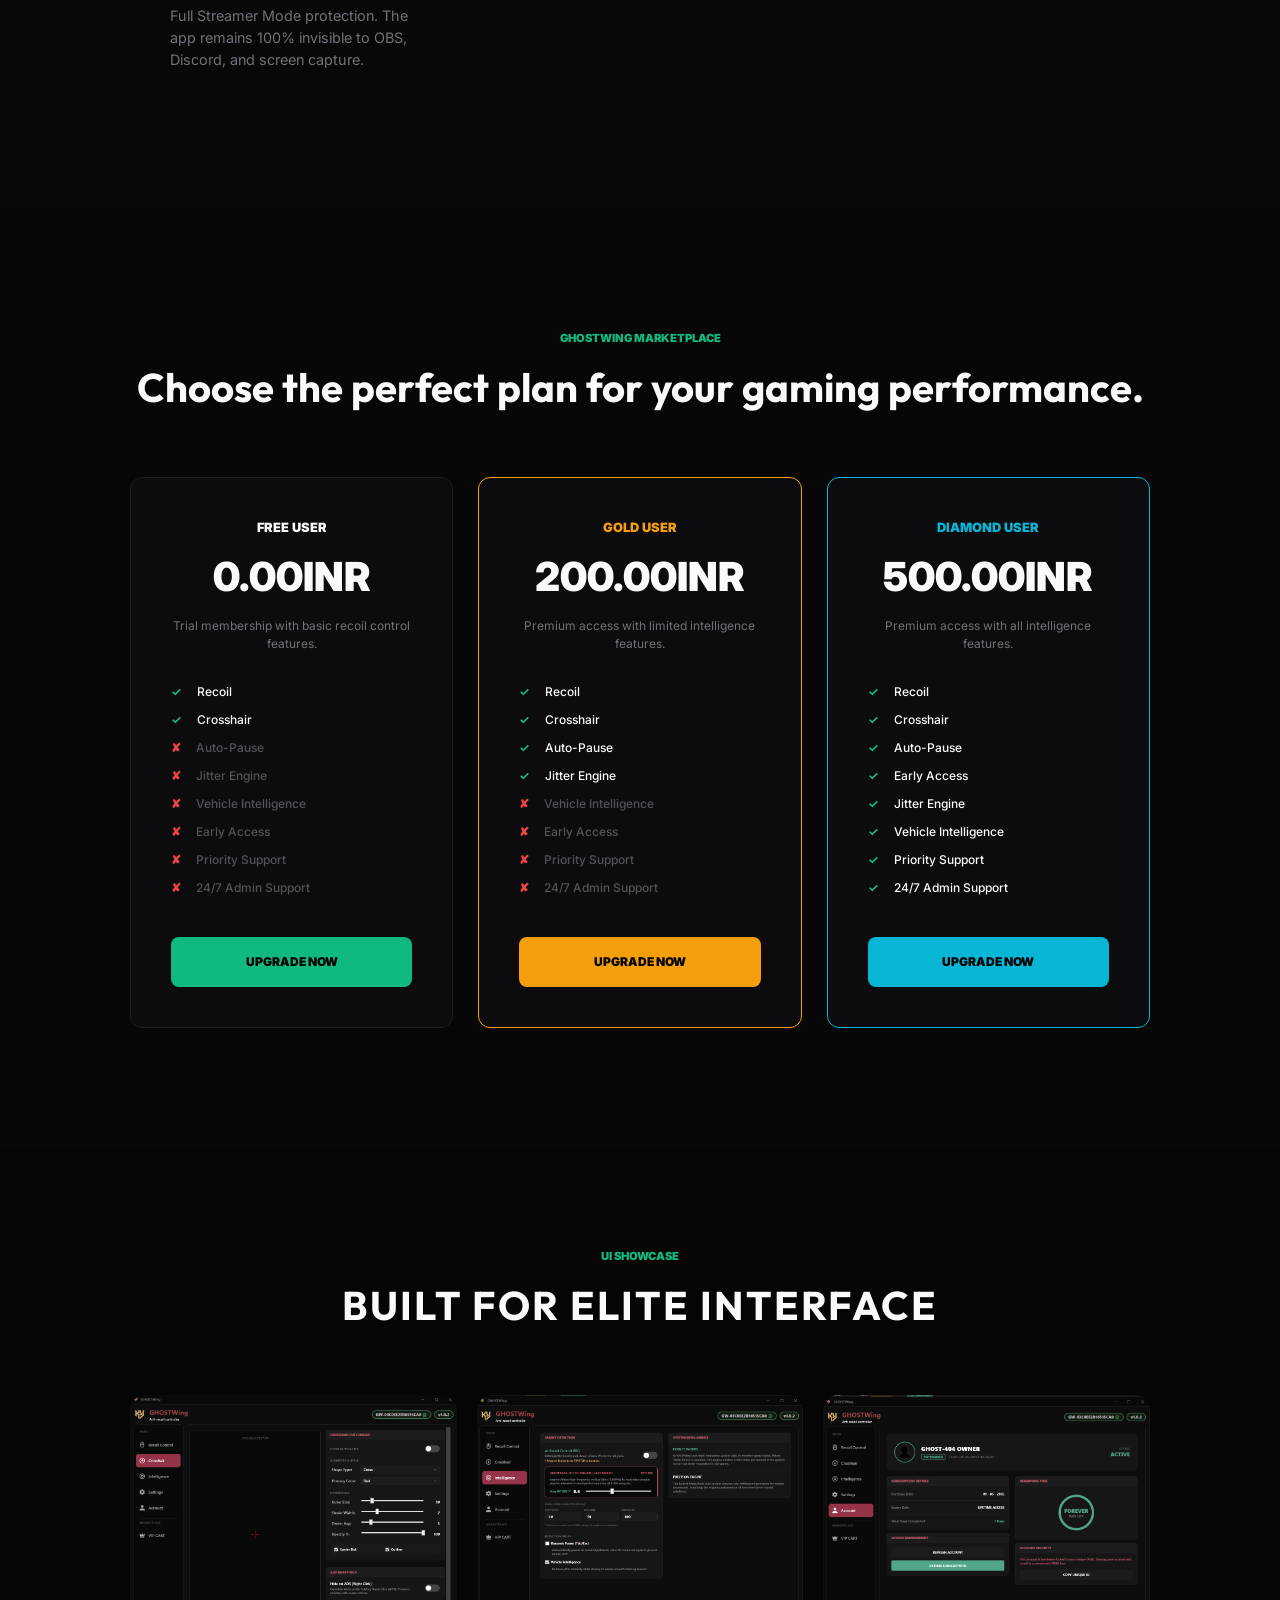
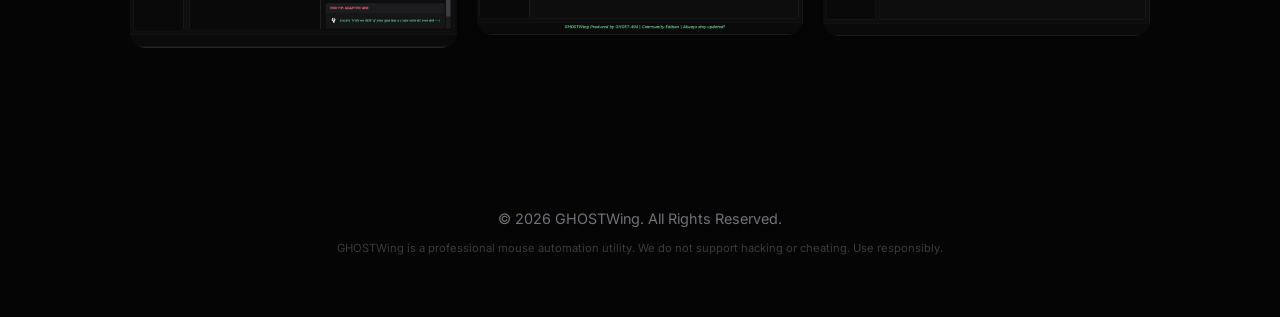
==== commit e28cbb5a: "UI: Intensify background animations and add drifting particles for a video-like experience" ====
--- a/ghpage/index.html
+++ b/ghpage/index.html
@@ -1,5 +1,6 @@
 <!DOCTYPE html>
 <html lang="en">
+
 <head>
     <meta charset="UTF-8">
     <meta name="viewport" content="width=device-width, initial-scale=1.0">
@@ -7,8 +8,11 @@
     <link rel="stylesheet" href="style.css">
     <link rel="preconnect" href="https://fonts.googleapis.com">
     <link rel="preconnect" href="https://fonts.gstatic.com" crossorigin>
-    <link href="https://fonts.googleapis.com/css2?family=Inter:wght@400;700;900&family=Outfit:wght@300;600;900&display=swap" rel="stylesheet">
+    <link
+        href="https://fonts.googleapis.com/css2?family=Inter:wght@400;700;900&family=Outfit:wght@300;600;900&display=swap"
+        rel="stylesheet">
 </head>
+
 <body>
     <div id="mouse-glow"></div>
     <div class="particles">
@@ -35,7 +39,8 @@
     <header class="hero">
         <div class="hero-content">
             <h1>GHOSTWing <br><span class="accent">Elite Precision</span></h1>
-            <p>Tactical-grade mouse automation engine. Neutralize recoil, master accuracy, and dominate with zero-latency input control.</p>
+            <p>Tactical-grade mouse automation engine. Neutralize recoil, master accuracy, and dominate with
+                zero-latency input control.</p>
             <div class="hero-btns">
                 <a href="#" id="download-btn" class="btn-primary">Download Latest</a>
                 <a href="https://instagram.com/appuz.404" class="btn-primary">Developer</a>
@@ -54,22 +59,26 @@
                 <div class="feature-card glass">
                     <div class="f-icon">🎯</div>
                     <h3>Precision Recoil</h3>
-                    <p>Sub-pixel movement logic to neutralize vertical and horizontal recoil for any weapon in any game.</p>
+                    <p>Sub-pixel movement logic to neutralize vertical and horizontal recoil for any weapon in any game.
+                    </p>
                 </div>
                 <div class="feature-card glass">
                     <div class="f-icon">🔥</div>
                     <h3>Jitter Engine</h3>
-                    <p>Revolutionary jitter logic that provides pinpoint accuracy during intense long-range fire fights.</p>
+                    <p>Revolutionary jitter logic that provides pinpoint accuracy during intense long-range fire fights.
+                    </p>
                 </div>
                 <div class="feature-card glass">
                     <div class="f-icon">🚗</div>
                     <h3>Vehicle Intel</h3>
-                    <p>Advanced steering detection allowing you to drive vehicles smoothly without engine interference.</p>
+                    <p>Advanced steering detection allowing you to drive vehicles smoothly without engine interference.
+                    </p>
                 </div>
                 <div class="feature-card glass">
                     <div class="f-icon">🕵️</div>
                     <h3>Stealth Mode</h3>
-                    <p>Full Streamer Mode protection. The app remains 100% invisible to OBS, Discord, and screen capture.</p>
+                    <p>Full Streamer Mode protection. The app remains 100% invisible to OBS, Discord, and screen
+                        capture.</p>
                 </div>
             </div>
         </div>
@@ -78,13 +87,14 @@
     <section id="plans" class="pricing">
         <div class="container">
             <span class="section-label">GHOSTWing Marketplace</span>
-            <h2 class="section-title" style="text-transform: none; letter-spacing: 0;">Choose the perfect plan for your gaming performance.</h2>
+            <h2 class="section-title" style="text-transform: none; letter-spacing: 0;">Choose the perfect plan for your
+                gaming performance.</h2>
             <div class="plan-grid">
                 <!-- Free User -->
                 <div class="plan-card">
                     <div class="plan-name">FREE USER</div>
                     <div class="plan-price">0.00INR</div>
-                    <div class="plan-desc">Trial membership with basic recoil control.</div>
+                    <div class="plan-desc">Trial membership with basic recoil control features.</div>
                     <div class="features-list">
                         <div class="check"><span>✓</span> Recoil</div>
                         <div class="check"><span>✓</span> Crosshair</div>
@@ -152,10 +162,12 @@
     <footer>
         <div class="container">
             <p>© 2026 GHOSTWing. All Rights Reserved.</p>
-            <p class="disclaimer">GHOSTWing is a professional mouse automation utility. We do not support hacking or cheating. Use responsibly.</p>
+            <p class="disclaimer">GHOSTWing is a professional mouse automation utility. We do not support hacking or
+                cheating. Use responsibly.</p>
         </div>
     </footer>
 
     <script src="script.js"></script>
 </body>
-</html>
+
+</html>
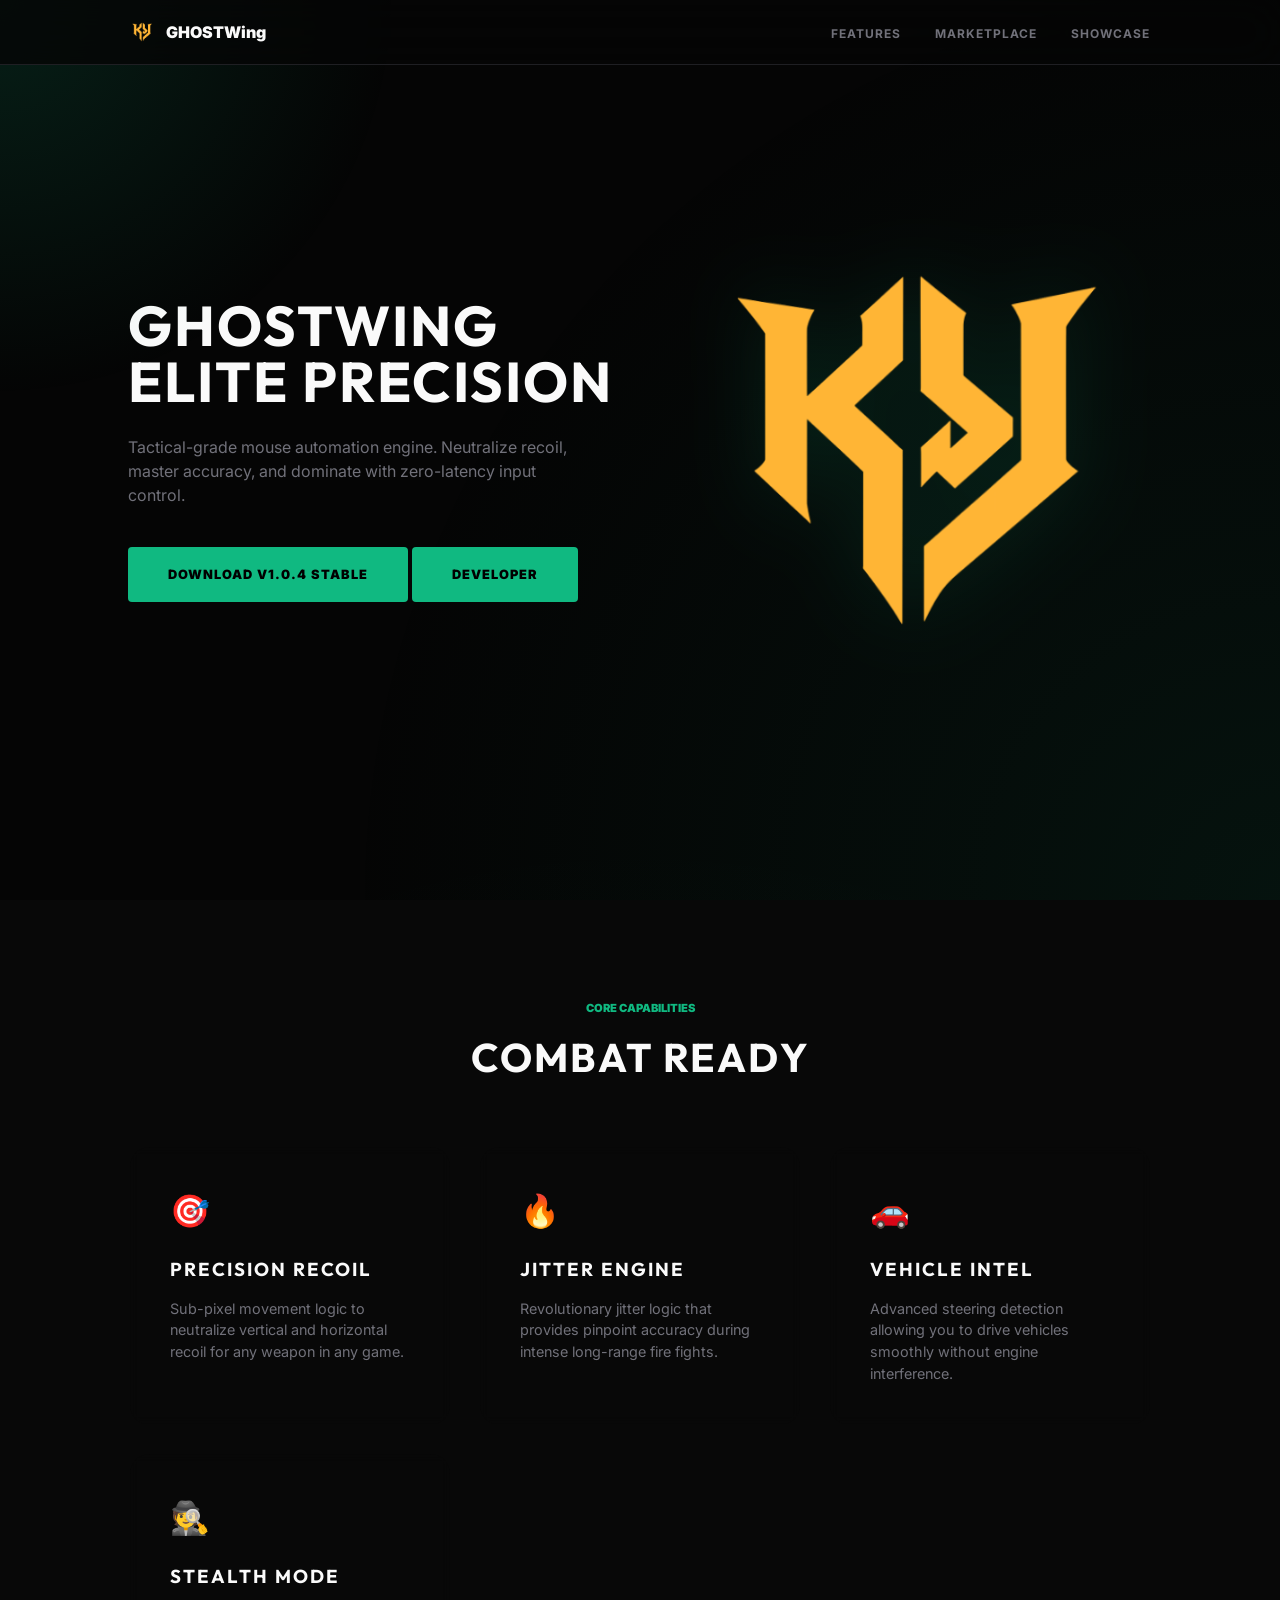
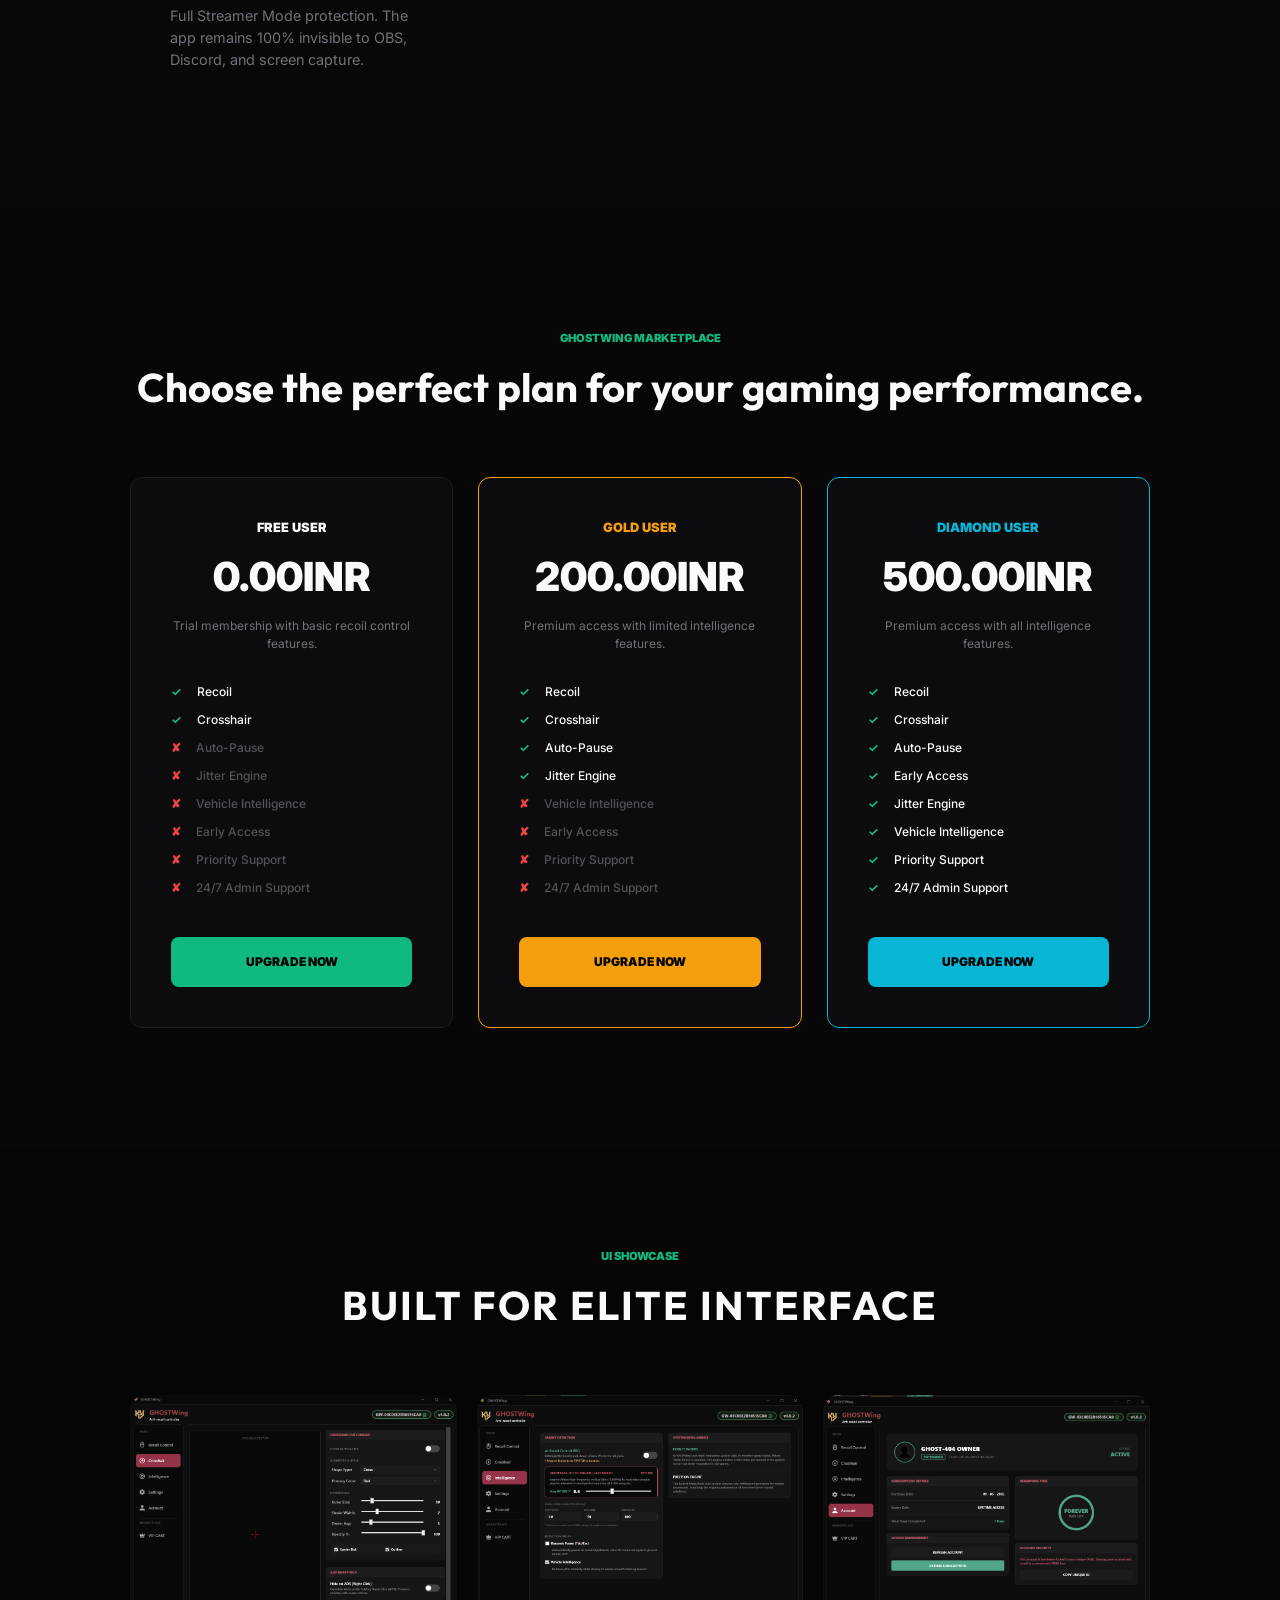
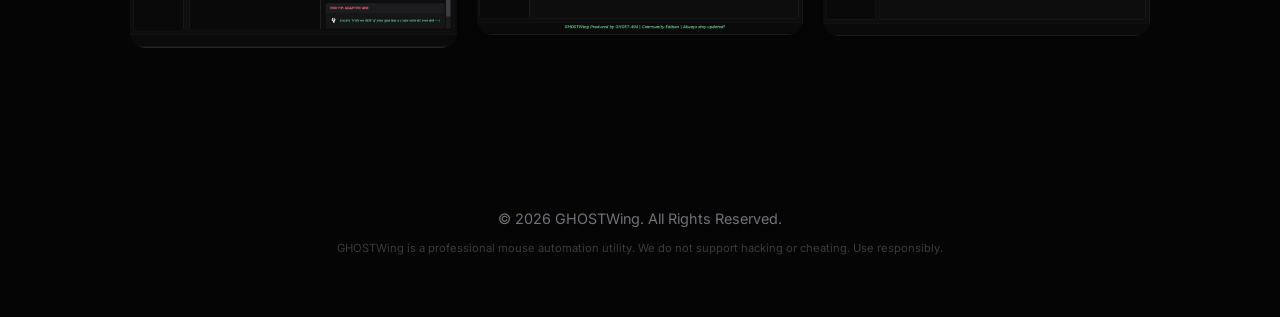
==== commit ff169631: "Release: Bump version to 1.0.4 following Full AI V2.0 upgrade" ====
--- a/ghpage/index.html
+++ b/ghpage/index.html
@@ -42,7 +42,7 @@
             <p>Tactical-grade mouse automation engine. Neutralize recoil, master accuracy, and dominate with
                 zero-latency input control.</p>
             <div class="hero-btns">
-                <a href="#" id="download-btn" class="btn-primary">Download Latest</a>
+                <a href="#" id="download-btn" class="btn-primary">Download v1.0.4 STABLE</a>
                 <a href="https://instagram.com/appuz.404" class="btn-primary">Developer</a>
             </div>
         </div>
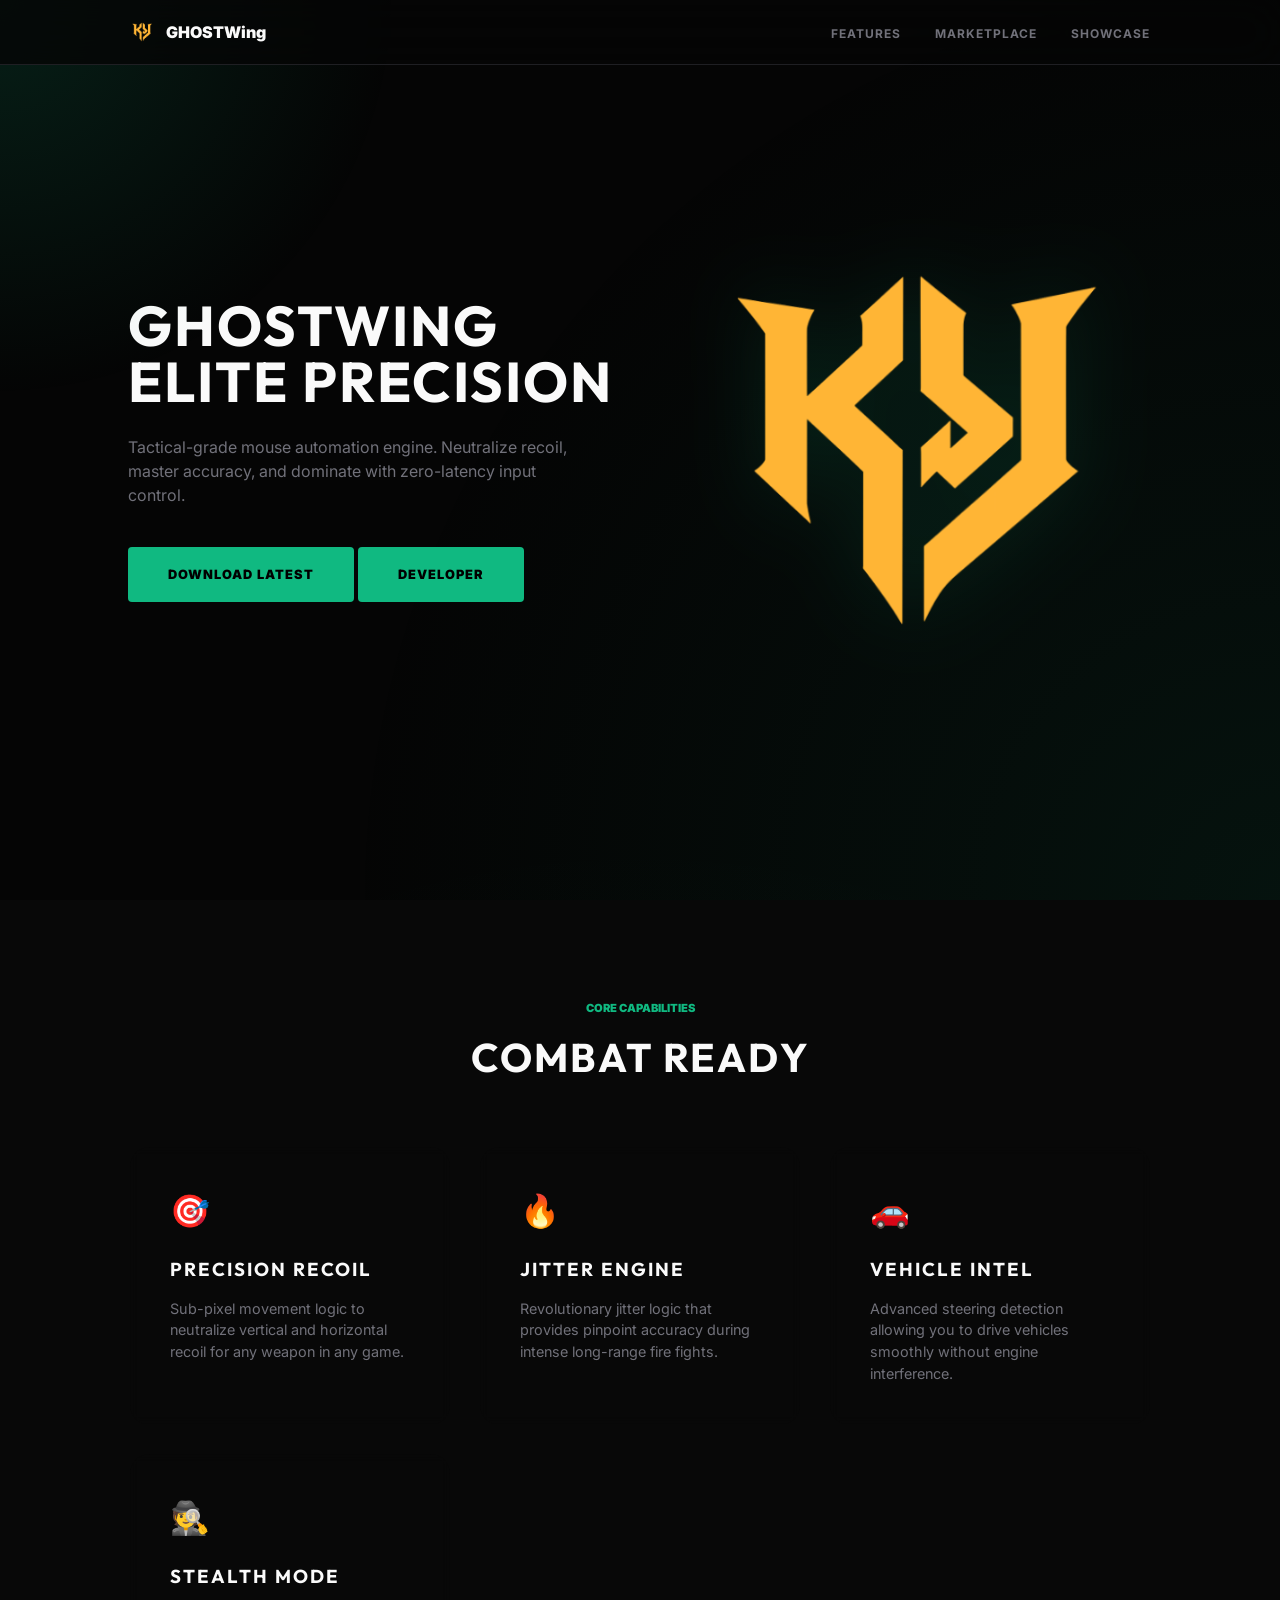
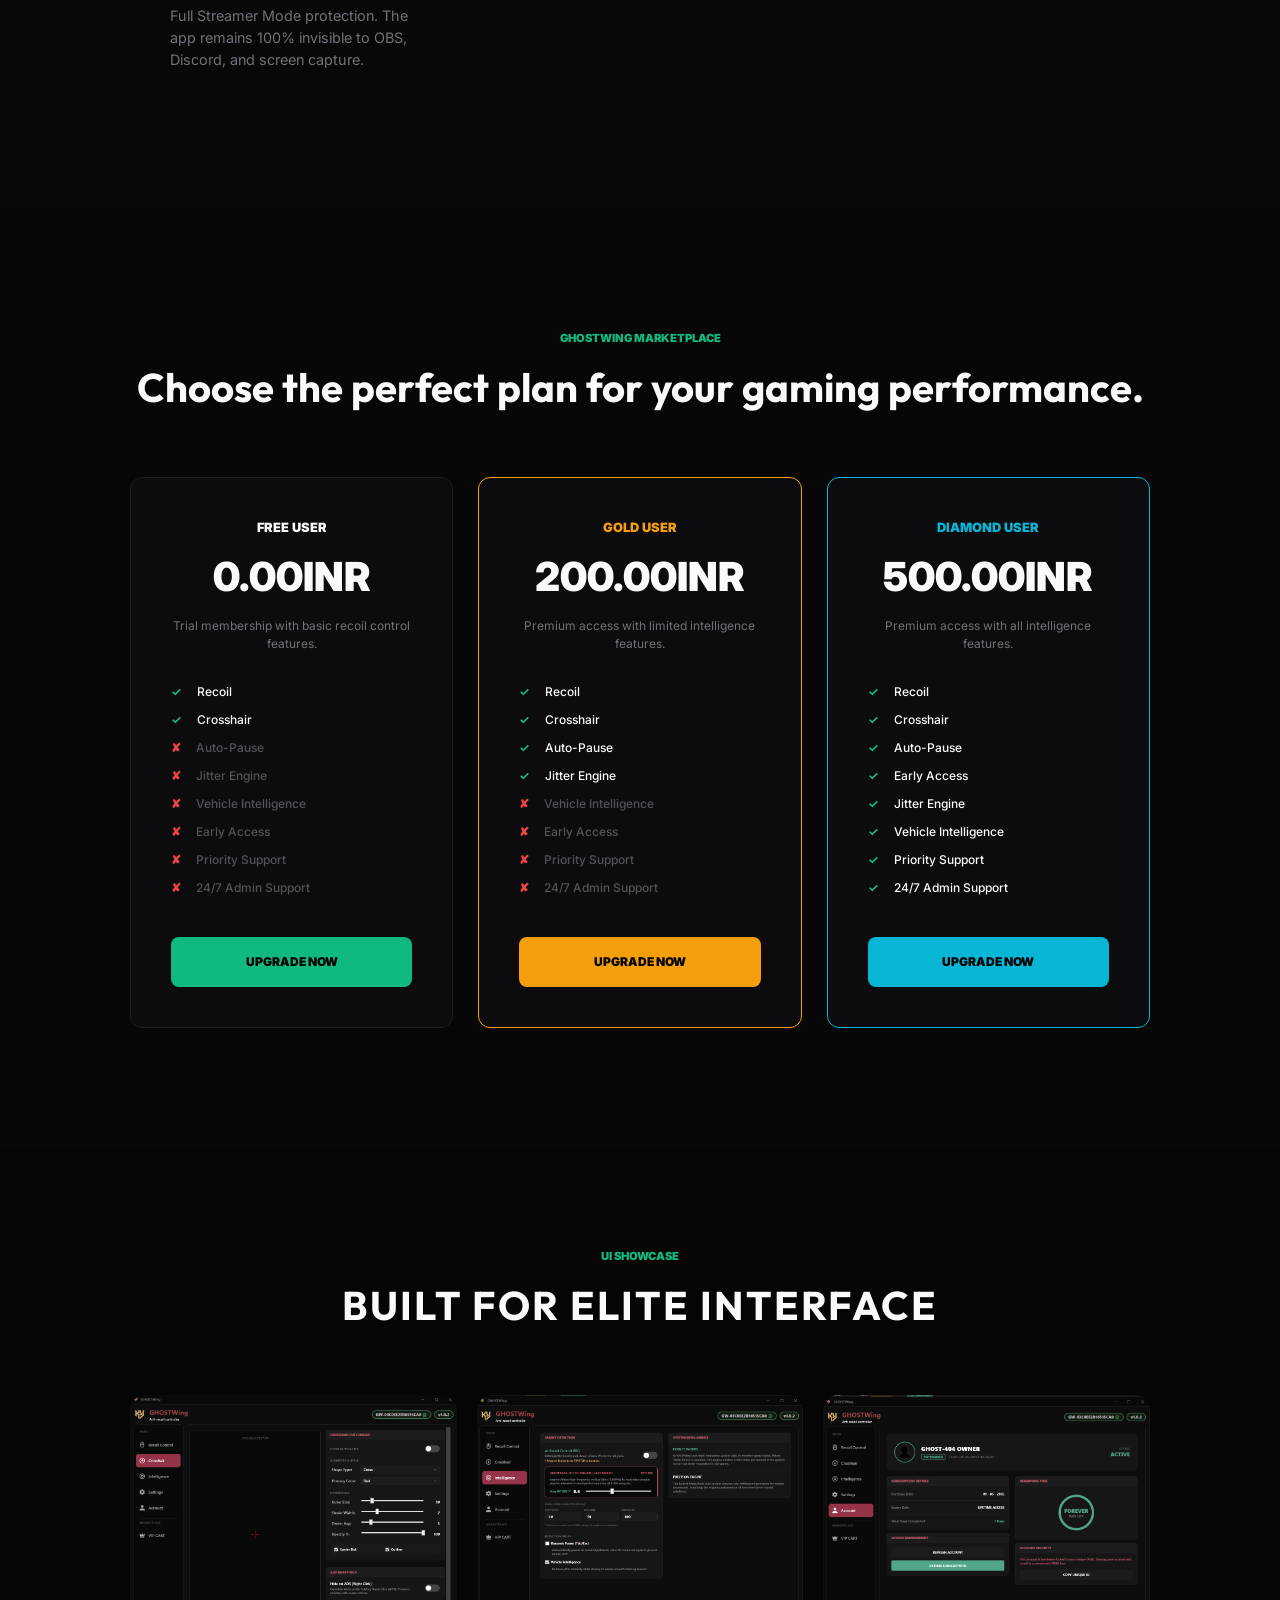
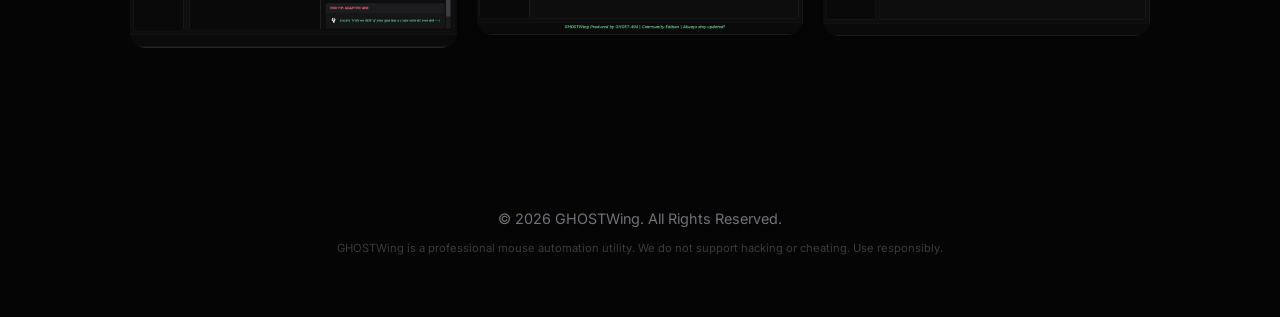
==== commit d8e87356: "new" ====
--- a/ghpage/index.html
+++ b/ghpage/index.html
@@ -42,7 +42,7 @@
             <p>Tactical-grade mouse automation engine. Neutralize recoil, master accuracy, and dominate with
                 zero-latency input control.</p>
             <div class="hero-btns">
-                <a href="#" id="download-btn" class="btn-primary">Download v1.0.4 STABLE</a>
+                <a href="#" id="download-btn" class="btn-primary">Download Latest</a>
                 <a href="https://instagram.com/appuz.404" class="btn-primary">Developer</a>
             </div>
         </div>
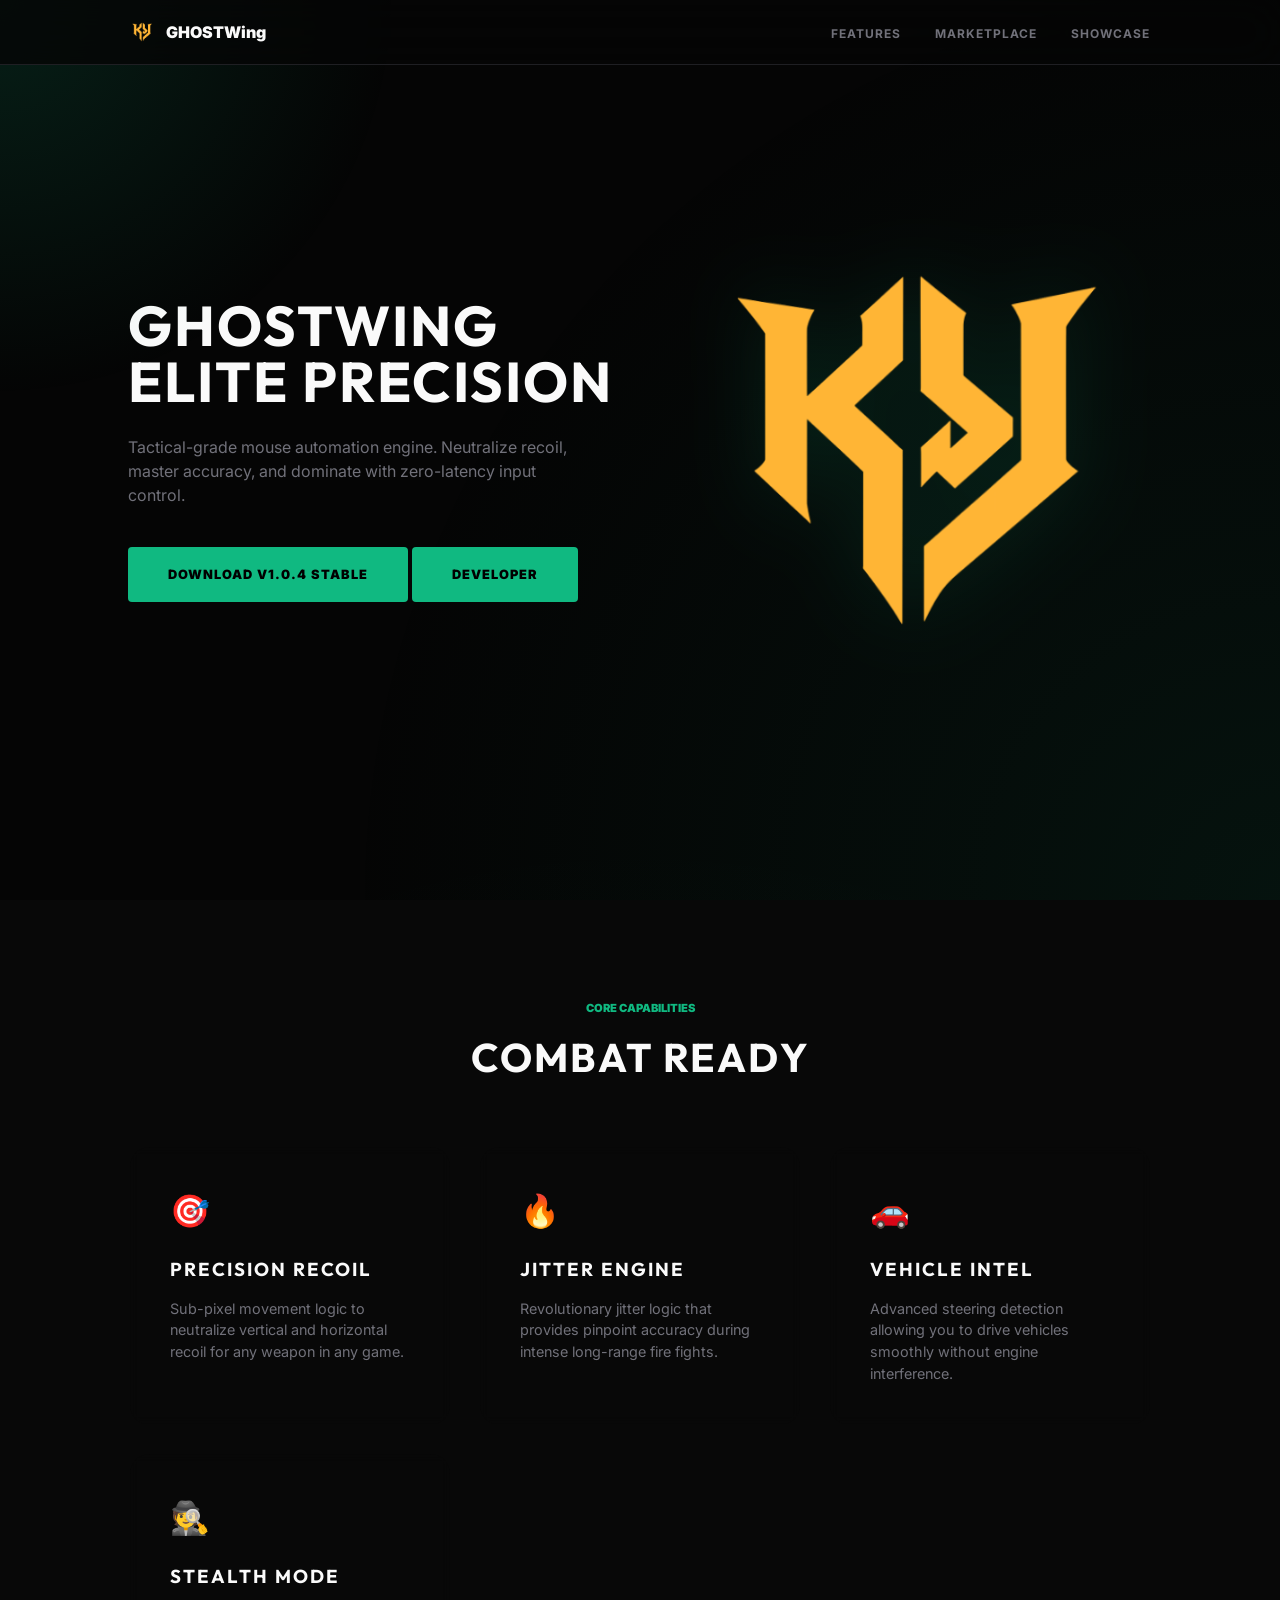
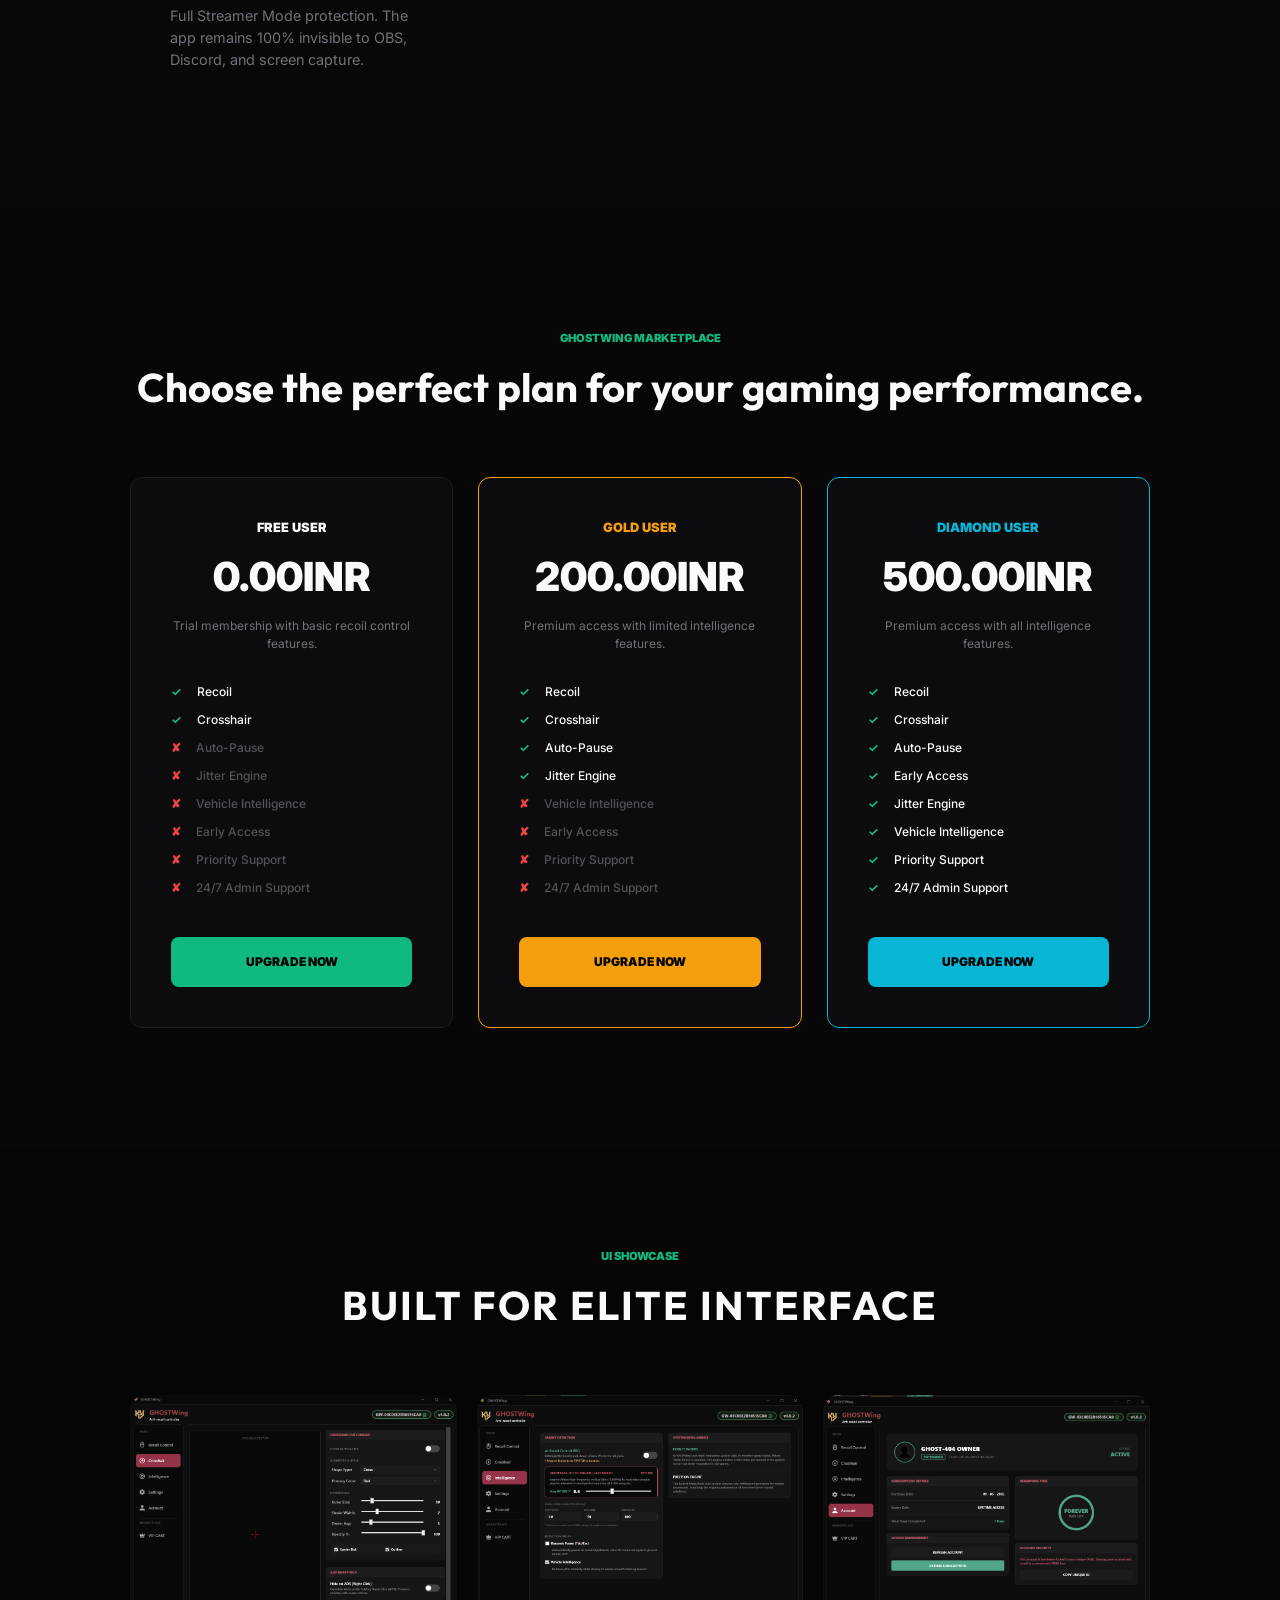
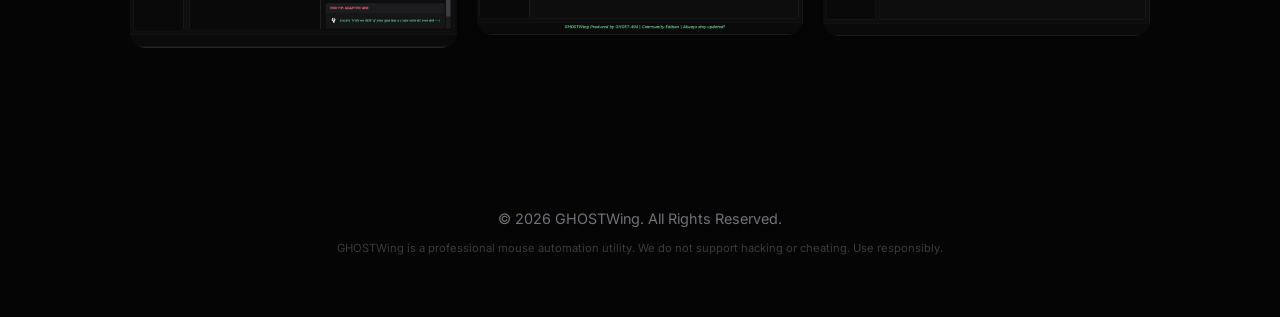
==== commit 44ae2279: "new update" ====
--- a/ghpage/index.html
+++ b/ghpage/index.html
@@ -42,7 +42,9 @@
             <p>Tactical-grade mouse automation engine. Neutralize recoil, master accuracy, and dominate with
                 zero-latency input control.</p>
             <div class="hero-btns">
-                <a href="#" id="download-btn" class="btn-primary">Download Latest</a>
+                    <a href="https://github.com/punisher-303/GHOSTWing/releases/latest" class="btn btn-primary btn-lg px-5 py-3 fw-bold rounded-pill shadow-lg hover-lift">
+                        <i class="bi bi-download me-2"></i> DOWNLOAD v1.0.4 STABLE
+                    </a>
                 <a href="https://instagram.com/appuz.404" class="btn-primary">Developer</a>
             </div>
         </div>
